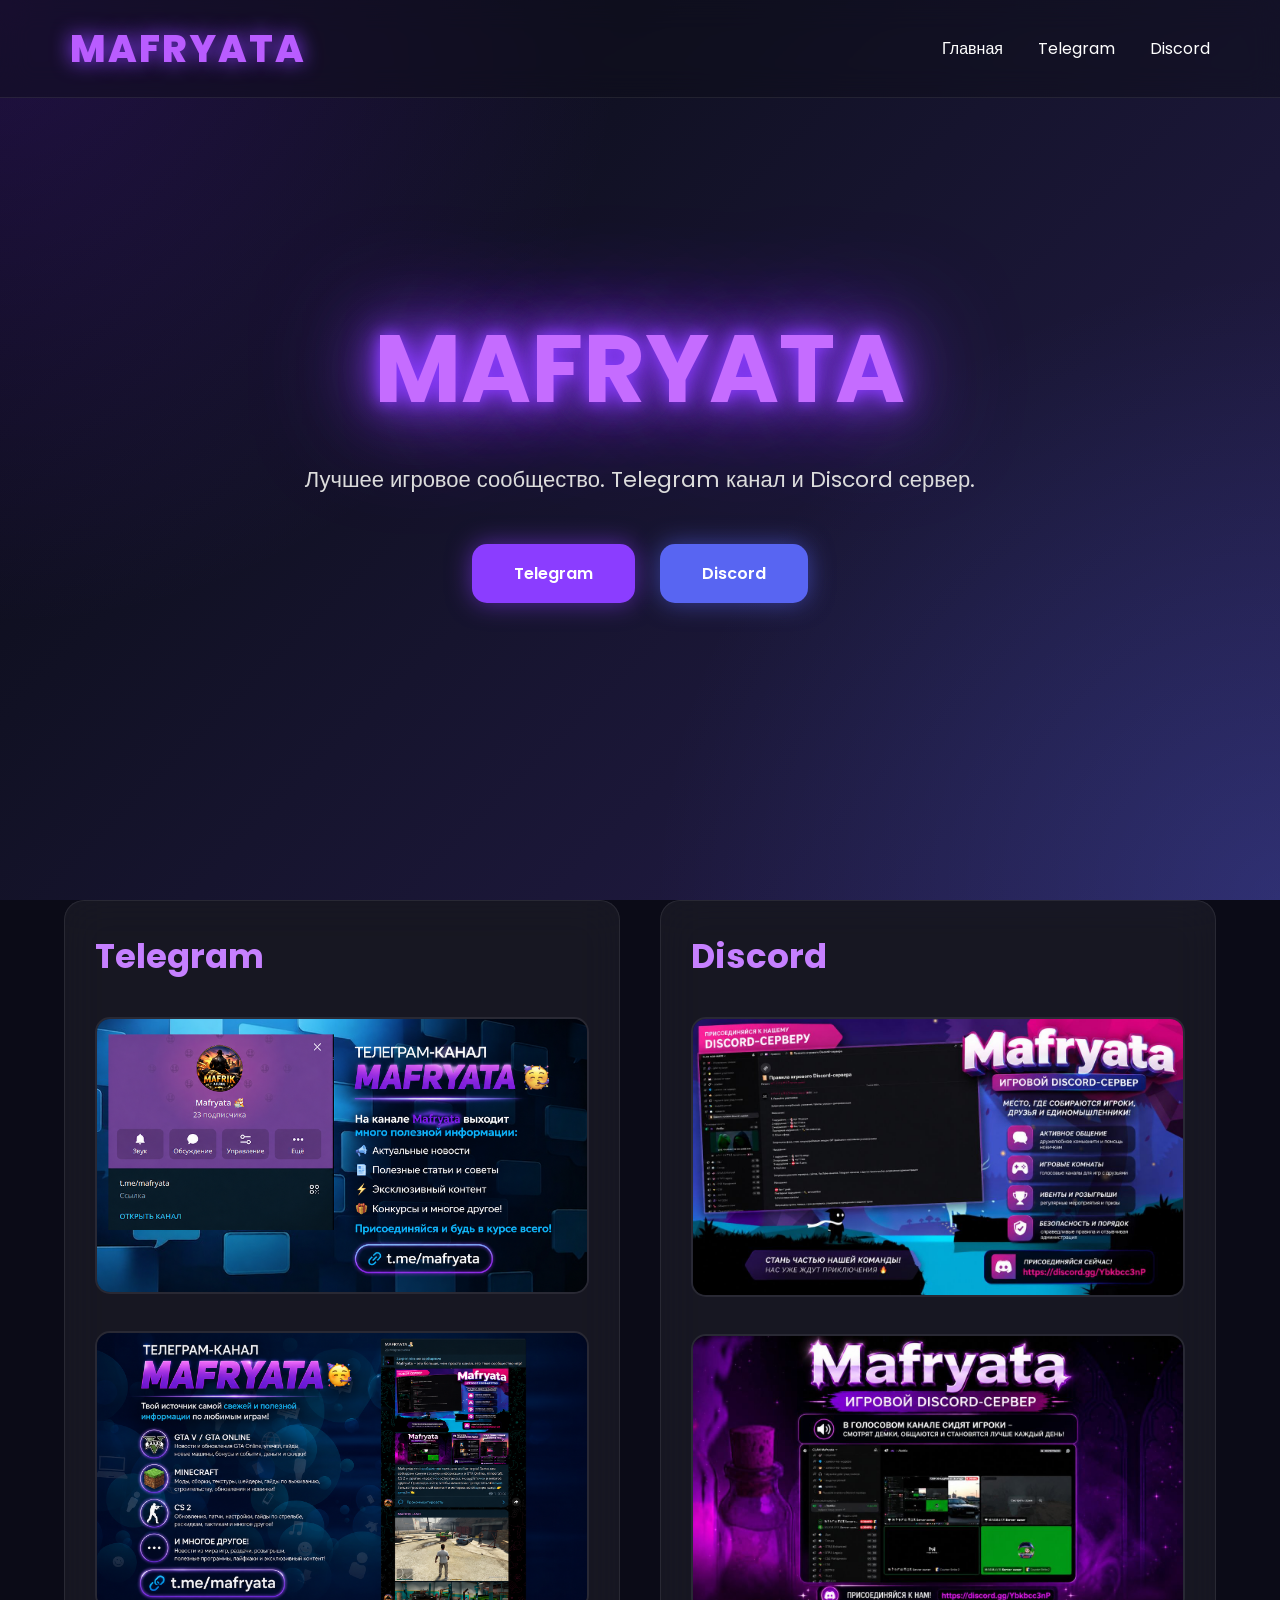
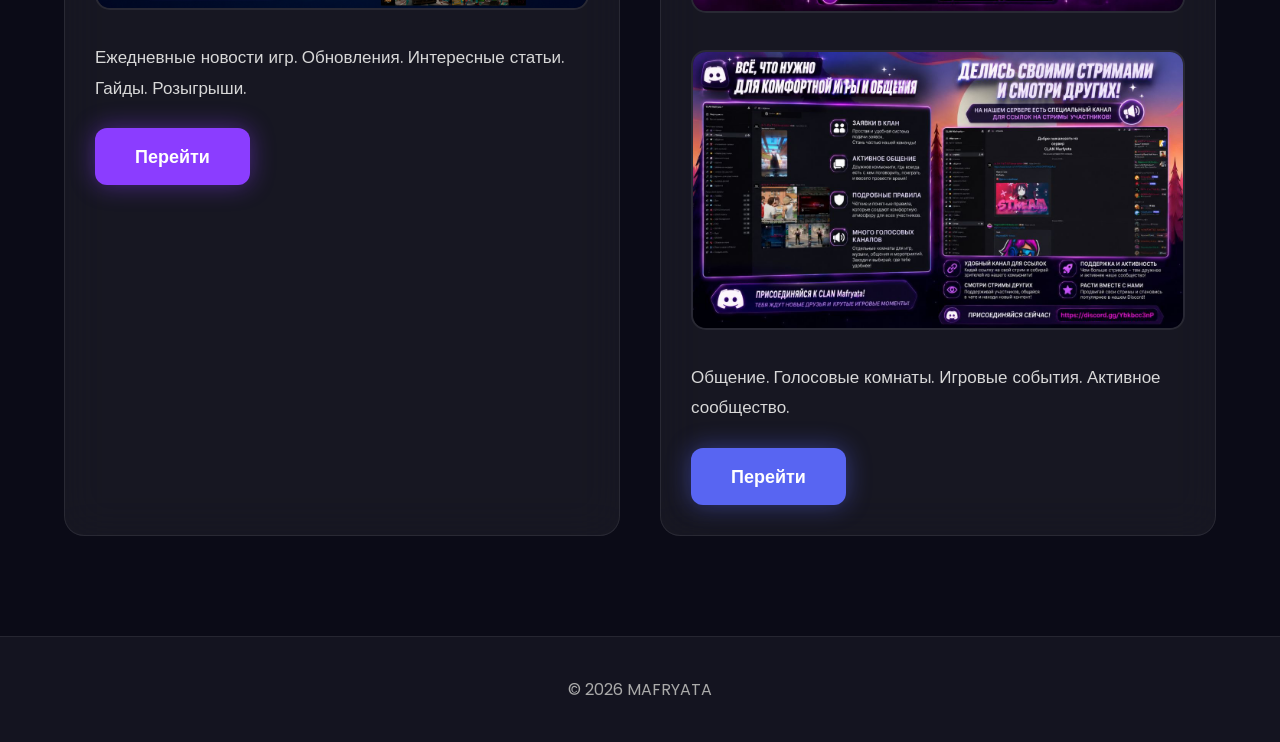
==== index.html @ 0db11a86 "Add files via upload" ====
<!DOCTYPE html>
<html lang="ru">
<head>
    <meta charset="UTF-8">
    <meta name="viewport" content="width=device-width, initial-scale=1.0">
    <title>MAFRYATA</title>

    <link rel="stylesheet" href="style.css">

    <link href="https://fonts.googleapis.com/css2?family=Poppins:wght@300;400;500;600;700;800&display=swap" rel="stylesheet">
</head>

<body>

<div class="background"></div>

<header>

<nav>

<div class="logo">
MAFRYATA
</div>

<ul>

<li><a href="#home">Главная</a></li>
<li><a href="#telegram">Telegram</a></li>
<li><a href="#discord">Discord</a></li>

</ul>

</nav>

<div class="hero" id="home">

<h1>MAFRYATA</h1>

<p>

Лучшее игровое сообщество.

Telegram канал и Discord сервер.

</p>

<div class="buttons">

<a href="#telegram" class="telegramBtn">

Telegram

</a>

<a href="#discord" class="discordBtn">

Discord

</a>

</div>

</div>

</header>

<main>

<section class="socials">

<div class="card" id="telegram">

<h2>Telegram</h2>

<img src="images/telegram1.jpg" class="preview">

<img src="images/telegram2.jpg" class="preview">

<p>

Ежедневные новости игр.

Обновления.

Интересные статьи.

Гайды.

Розыгрыши.

</p>

<a
href="https://t.me/mafryata"
target="_blank"
class="telegramButton">

Перейти

</a>

</div>

<div class="card" id="discord">

<h2>Discord</h2>

<img src="images/discord1.jpg" class="preview">

<img src="images/discord2.jpg" class="preview">

<img src="images/discord3.jpg" class="preview">

<p>

Общение.

Голосовые комнаты.
Игровые события.

Активное сообщество.

</p>

<a
href="https://discord.gg/ve83XN7Wp"
target="_blank"
class="discordButton">

Перейти

</a>

</div>

</section>

</main>

<footer>

<p>

© 2026 MAFRYATA

</p>

</footer>

<script src="script.js"></script>

</body>
</html>
---- style.css ----
/*=========================================
        MAFRYATA
        by Mordirka
=========================================*/

*{
    margin:0;
    padding:0;
    box-sizing:border-box;
    font-family:'Poppins',sans-serif;
}

html{
    scroll-behavior:smooth;
}

body{

    background:#0b0b17;

    color:white;

    overflow-x:hidden;

}

/*==========================
        ФОН
==========================*/

.background{

    position:fixed;

    width:100%;

    height:100%;

    left:0;

    top:0;

    z-index:-100;

    background:

    radial-gradient(circle at top left,#7b2cff33,transparent 40%),

    radial-gradient(circle at bottom right,#4d7cff33,transparent 40%),

    linear-gradient(135deg,#090912,#111124,#1b1738,#281d50);

}

/*==========================
        МЕНЮ
==========================*/

nav{

    width:100%;

    position:fixed;

    top:0;

    left:0;

    display:flex;

    justify-content:space-between;

    align-items:center;

    padding:20px 70px;

    backdrop-filter:blur(15px);

    background:rgba(15,15,25,.45);

    border-bottom:1px solid rgba(255,255,255,.08);

    z-index:999;

}

.logo{

    font-size:38px;

    font-weight:800;

    color:#b95cff;

    letter-spacing:2px;

    text-shadow:0 0 20px #8b3dff;

}

nav ul{

    display:flex;

    gap:35px;

    list-style:none;

}

nav a{

    text-decoration:none;

    color:white;

    transition:.3s;

}

nav a:hover{

    color:#b95cff;

}

/*==========================
        HEADER
==========================*/

header{

    min-height:100vh;

    display:flex;

    justify-content:center;

    align-items:center;

    flex-direction:column;

    text-align:center;

    padding:120px 20px;

}

.hero h1{

    font-size:95px;

    color:#c56cff;

    text-shadow:
        0 0 15px #8b3dff,
        0 0 35px #8b3dff,
        0 0 70px #8b3dff,
        0 0 120px #8b3dff;

    margin-bottom:20px;

}

.hero p{

    font-size:22px;

    color:#dcdcdc;

    line-height:1.8;

    margin-bottom:35px;

}

.buttons{
    margin-top:45px;
    display:flex;
    justify-content:center;
    align-items:center;
    gap:25px;
}

.telegramBtn,
.discordBtn{

    text-decoration:none;

    color:white;

    padding:17px 42px;

    border-radius:15px;

    font-weight:600;

    transition:.35s;

}

.telegramBtn{

    background:#8b3dff;

    box-shadow:0 0 25px rgba(139,61,255,.55);

}

.telegramBtn:hover{

    transform:translateY(-5px);

    box-shadow:0 0 40px #8b3dff;

}

.discordBtn{

    background:#5865F2;

    box-shadow:0 0 25px rgba(88,101,242,.55);

}

.discordBtn:hover{

    transform:translateY(-5px);

    box-shadow:0 0 40px #5865F2;

}

/*==========================
        КАРТОЧКИ
==========================*/

.socials{

    width:90%;

    margin:auto;

    display:grid;

    grid-template-columns:repeat(2,1fr);

    gap:40px;

    margin-bottom:100px;

}

.card{

    background:rgba(255,255,255,.05);

    backdrop-filter:blur(20px);

    border:1px solid rgba(255,255,255,.08);

    border-radius:20px;

    padding:30px;

    transition:.4s;

}

.card:hover{

    transform:translateY(-10px);

    box-shadow:0 0 35px rgba(155,70,255,.35);

}

.card h2{

    font-size:34px;

    margin-bottom:20px;

    color:#c680ff;

}
/*==========================
      ИЗОБРАЖЕНИЯ
==========================*/

.preview{

    width:100%;

    border-radius:15px;

    margin-top:15px;

    margin-bottom:15px;

    transition:.35s;

    cursor:pointer;

    border:2px solid rgba(255,255,255,.08);

}

.preview:hover{

    transform:scale(1.03);

    box-shadow:
    0 0 30px rgba(155,70,255,.55);

}

/*==========================
      ТЕКСТ
==========================*/

.card p{

    margin-top:10px;

    color:#d8d8d8;

    line-height:1.8;

    font-size:17px;

}

/*==========================
      КНОПКИ В КАРТОЧКАХ
==========================*/

.telegramButton,
.discordButton{

    display:inline-block;

    margin-top:25px;

    padding:15px 40px;

    border-radius:12px;

    text-decoration:none;

    color:white;

    font-size:18px;

    font-weight:600;

    transition:.35s;

}

.telegramButton{

    background:#8b3dff;

    box-shadow:0 0 25px rgba(139,61,255,.45);

}

.telegramButton:hover{

    transform:translateY(-4px);

    box-shadow:0 0 40px #8b3dff;

}

.discordButton{

    background:#5865F2;

    box-shadow:0 0 25px rgba(88,101,242,.45);

}

.discordButton:hover{

    transform:translateY(-4px);

    box-shadow:0 0 40px #5865F2;

}

/*==========================
        FOOTER
==========================*/

footer{

    text-align:center;

    padding:40px;

    background:rgba(255,255,255,.04);

    border-top:1px solid rgba(255,255,255,.08);

}

footer p{

    color:#aaa;

    font-size:16px;

}

/*==========================
      СКРОЛЛБАР
==========================*/

::-webkit-scrollbar{

    width:10px;

}

::-webkit-scrollbar-track{

    background:#0f0f1c;

}

::-webkit-scrollbar-thumb{

    background:#8b3dff;

    border-radius:20px;

}

::-webkit-scrollbar-thumb:hover{

    background:#b56dff;

}

/*==========================
      АДАПТАЦИЯ
==========================*/

@media(max-width:900px){

nav{

    padding:20px;

}

nav ul{

    display:none;

}

.hero h1{

    font-size:55px;

}

.hero p{

    font-size:18px;

}

.buttons{

    flex-direction:column;

    align-items:center;

}

.socials{

    grid-template-columns:1fr;

}

.card{

    padding:20px;

}

}
/*==========================
      АНИМАЦИЯ КАРТОЧЕК
==========================*/

.card{

    opacity:0;

    transform:translateY(60px);

}

.card.show{

    opacity:1;

    transform:translateY(0);

    transition:.8s;

}

.logo{

    transition:.3s;

}
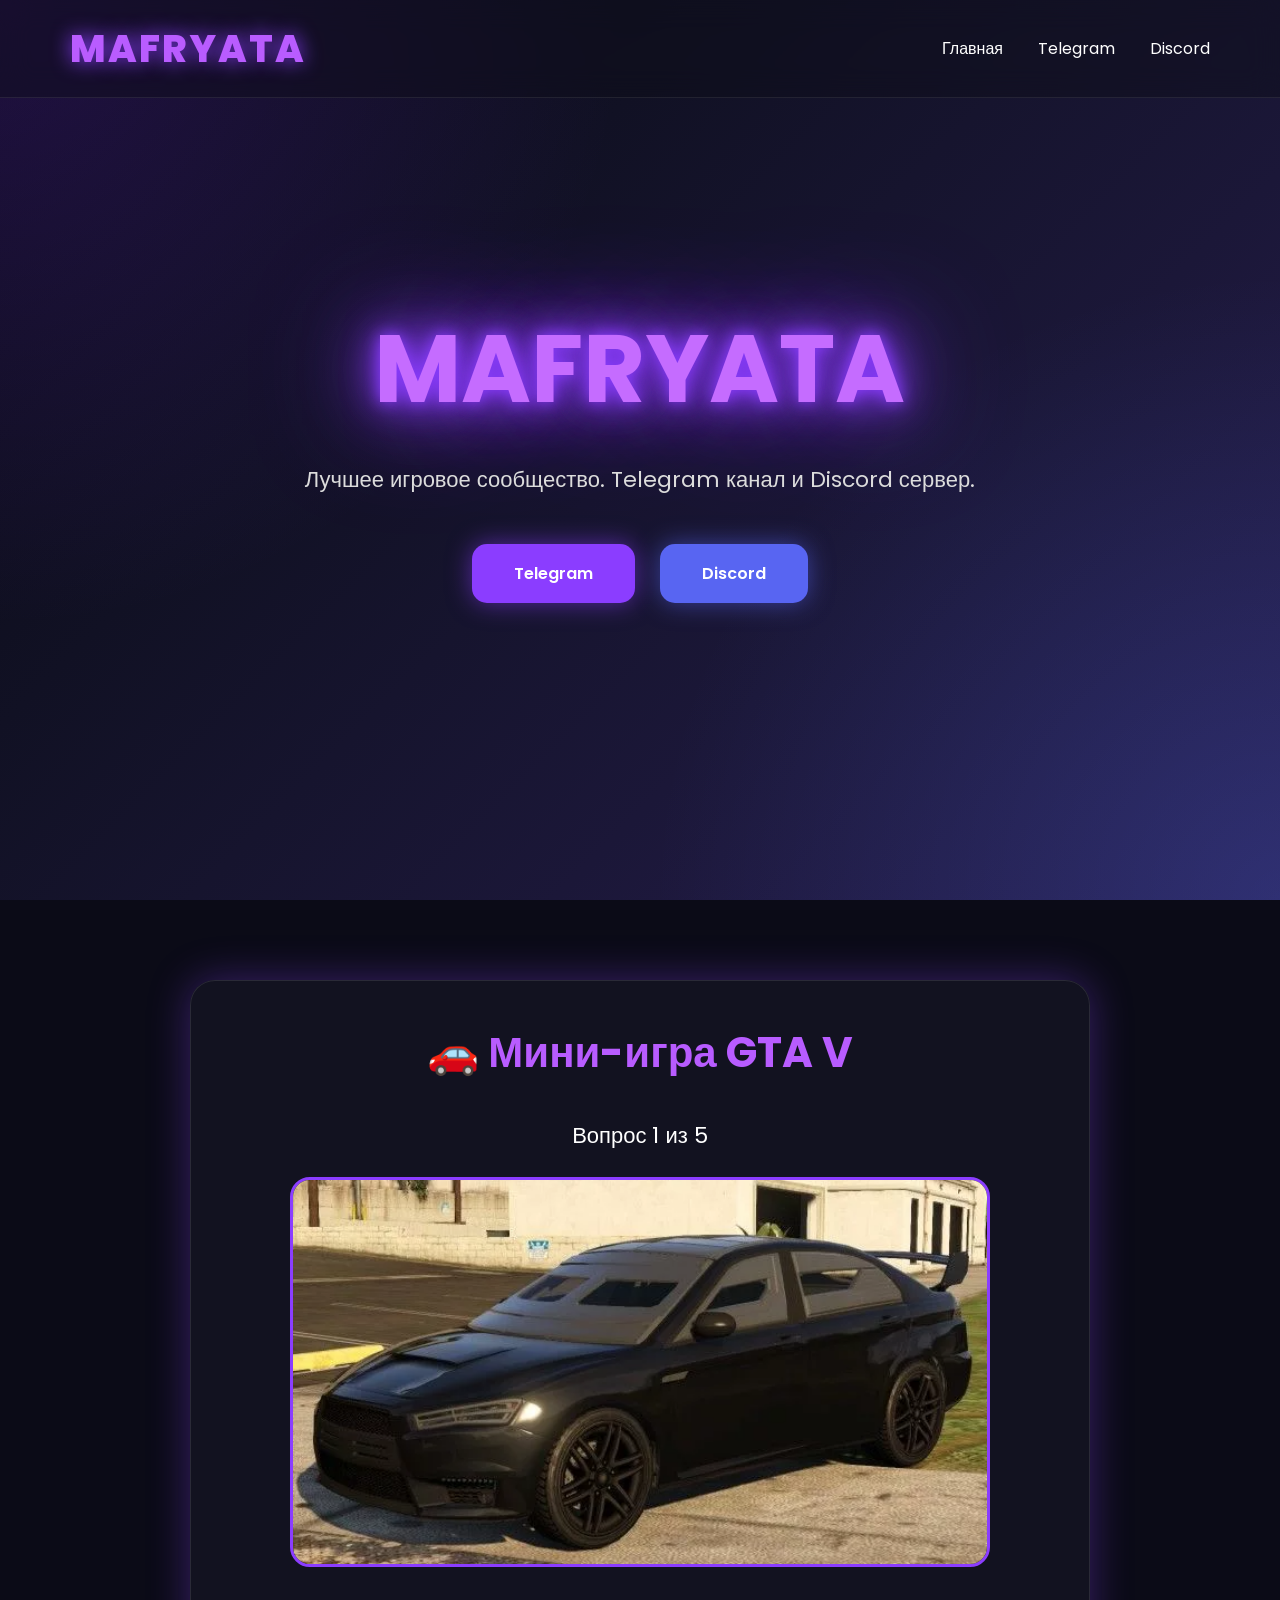
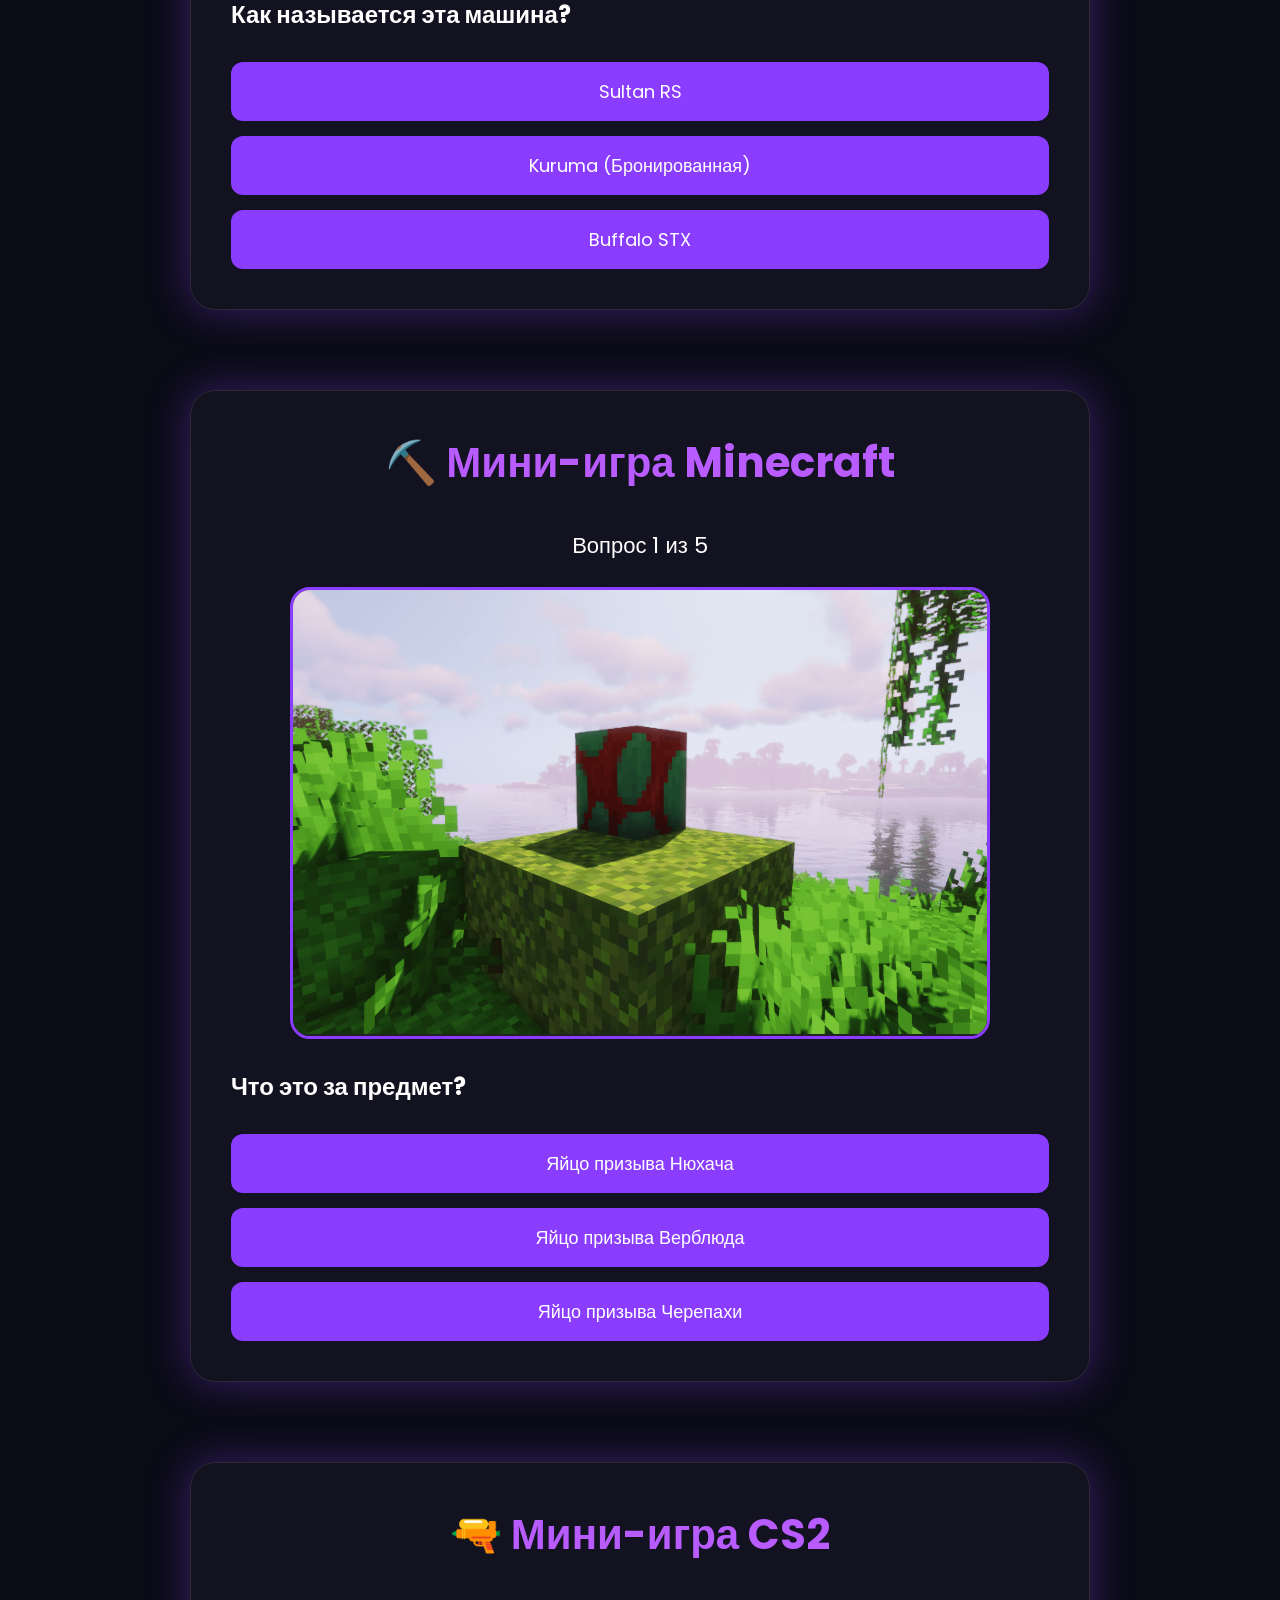
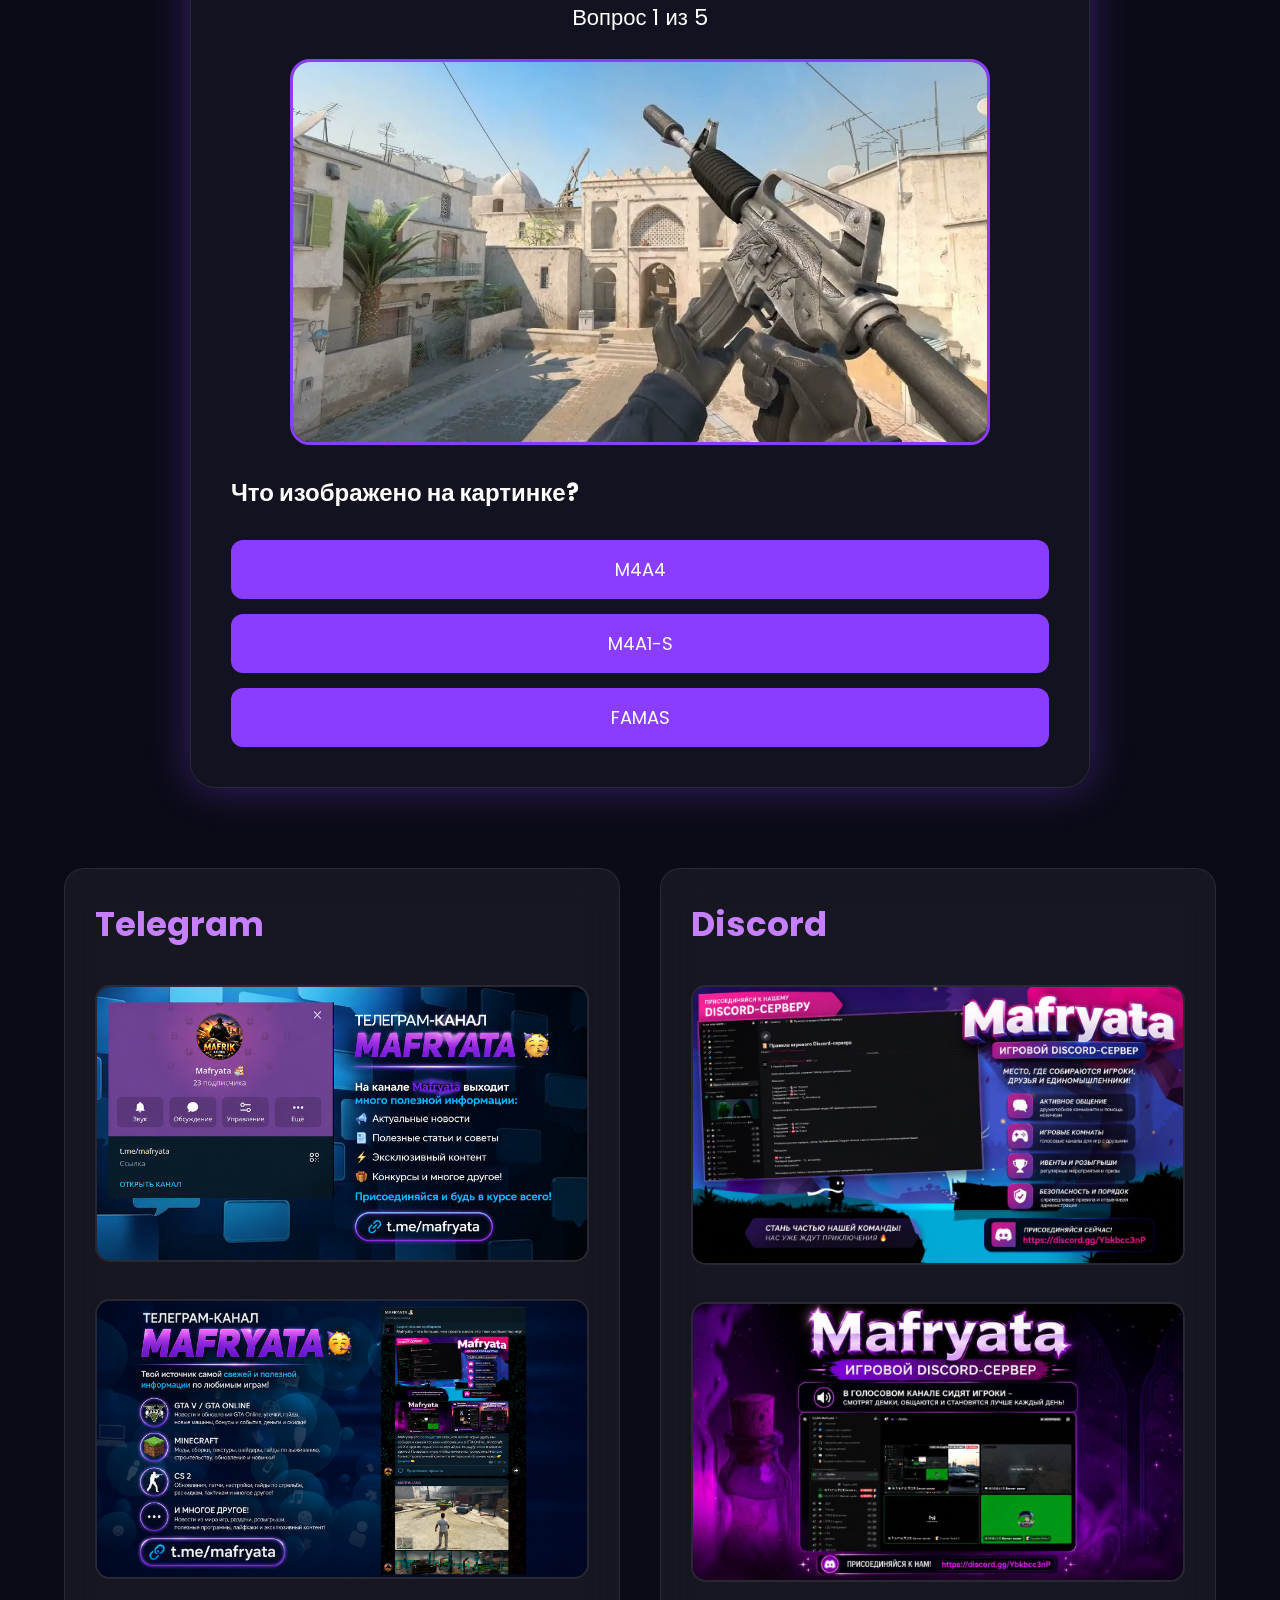
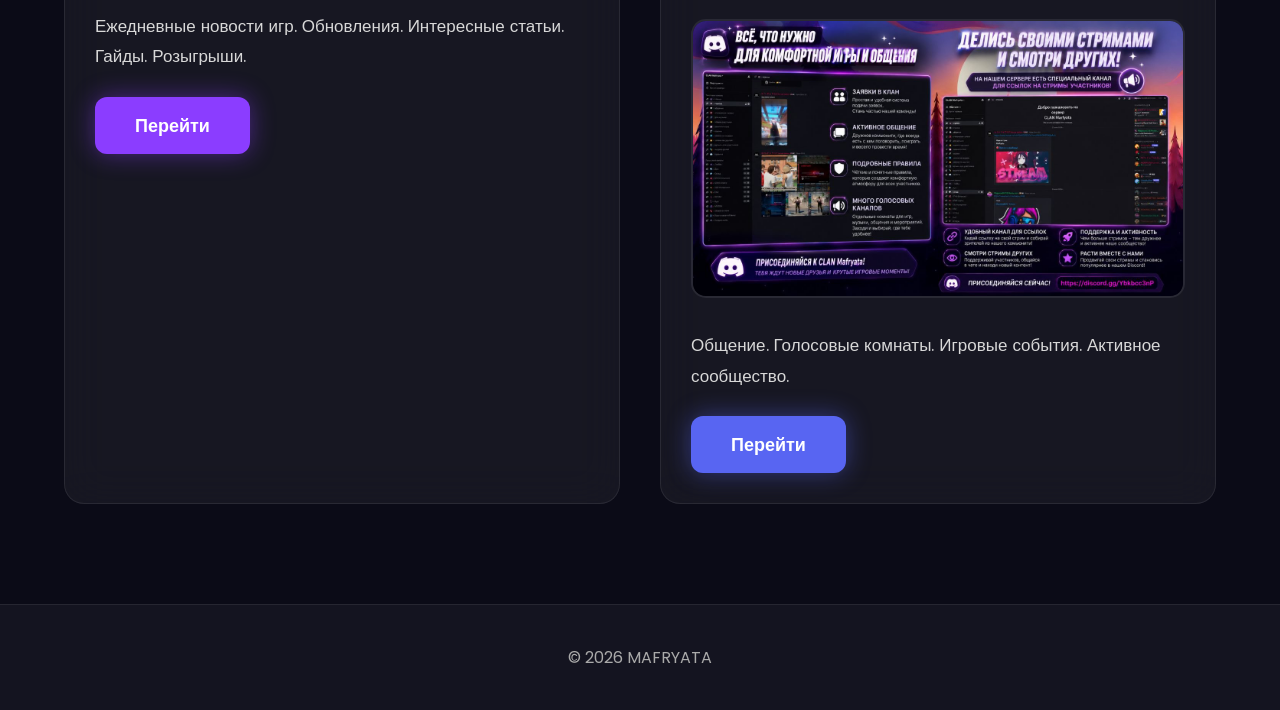
==== commit ee734c7e: "Add files via upload" ====
--- a/index.html
+++ b/index.html
@@ -64,7 +64,325 @@
 
 </header>
 
-<main>
+<section class="gtaGame">
+
+<h1>🚗 Мини-игра GTA V</h1>
+
+<div class="quiz">
+
+<div class="progress">
+
+Вопрос
+
+<span id="questionNumber">
+
+1
+
+</span>
+
+из
+
+5
+
+</div>
+
+<img
+
+id="gtaImage"
+
+class="quizImage"
+
+src="images/gta1.jpg"
+
+>
+
+<h2 id="questionTitle">
+
+Как называется эта машина?
+
+</h2>
+
+<div class="answers">
+
+<button class="answer" onclick="answer(0)">
+
+Ответ 1
+
+</button>
+
+<button class="answer" onclick="answer(1)">
+
+Ответ 2
+
+</button>
+
+<button class="answer" onclick="answer(2)">
+
+Ответ 3
+
+</button>
+
+</div>
+
+<div id="result"></div>
+
+<button
+
+id="nextButton"
+
+onclick="nextQuestion()"
+
+style="display:none;">
+
+Следующий вопрос
+
+</button>
+
+</div>
+
+<div
+
+id="finish"
+
+style="display:none;">
+
+<h1>
+
+🏆 Игра окончена
+
+</h1>
+
+<h2>
+
+Правильных ответов:
+
+<span id="score">
+
+0
+
+</span>
+
+/5
+
+</h2>
+
+<button onclick="restartGame()">
+
+Играть снова
+
+</button>
+
+</div>
+
+</section><section class="minecraftGame">
+
+<h1>⛏️ Мини-игра Minecraft</h1>
+
+<div class="quizMC">
+
+<div class="progress">
+
+Вопрос
+
+<span id="mcQuestionNumber">
+
+1
+
+</span>
+
+из
+
+5
+
+</div>
+
+<img
+
+id="mcImage"
+
+class="quizImage"
+
+src="images/mc1.jpg"
+
+>
+
+<h2 id="mcQuestionTitle">
+
+Кто изображён на картинке?
+
+</h2>
+
+<div class="answers">
+
+<button class="mcAnswer" onclick="mcAnswer(0)">
+
+Ответ 1
+
+</button>
+
+<button class="mcAnswer" onclick="mcAnswer(1)">
+
+Ответ 2
+
+</button>
+
+<button class="mcAnswer" onclick="mcAnswer(2)">
+
+Ответ 3
+
+</button>
+
+</div>
+
+<div id="mcResult"></div>
+
+<button
+
+id="mcNextButton"
+
+onclick="mcNextQuestion()"
+
+style="display:none;">
+
+Следующий вопрос
+
+</button>
+
+</div>
+
+<div
+
+id="mcFinish"
+
+style="display:none;">
+
+<h1>
+
+🏆 Minecraft пройден!
+
+</h1>
+
+<h2>
+
+Правильных ответов:
+
+<span id="mcScore">
+
+0
+
+</span>
+
+/5
+
+</h2>
+
+<button onclick="mcRestartGame()">
+
+Играть снова
+
+</button>
+
+</div>
+
+</section><section class="cs2Game">
+
+<h1>🔫 Мини-игра CS2</h1>
+
+<div class="quizCS">
+
+<div class="progress">
+
+Вопрос
+
+<span id="csQuestionNumber">
+
+1
+
+</span>
+
+из
+
+5
+
+</div>
+
+<img
+
+id="csImage"
+
+class="quizImage"
+
+src="images/cs1.jpg"
+
+>
+
+<h2 id="csQuestionTitle">
+
+Что изображено на картинке?
+
+</h2>
+
+<div class="answers">
+
+<button class="csAnswer" onclick="csAnswer(0)">
+
+Ответ 1
+
+</button>
+
+<button class="csAnswer" onclick="csAnswer(1)">
+
+Ответ 2
+
+</button>
+
+<button class="csAnswer" onclick="csAnswer(2)">
+
+Ответ 3
+
+</button>
+
+</div>
+
+<div id="csResult"></div>
+
+<button
+
+id="csNextButton"
+
+onclick="csNextQuestion()"
+
+style="display:none;">
+
+Следующий вопрос
+
+</button>
+
+</div>
+
+<div id="csFinish" style="display:none;">
+
+<h1>🏆 CS2 пройдена!</h1>
+
+<h2>
+
+Правильных ответов:
+
+<span id="csScore">0</span>
+
+/5
+
+</h2>
+
+<button onclick="csRestartGame()">
+
+Играть снова
+
+</button>
+
+</div>
+
+</section><main>
 
 <section class="socials">
 
--- a/style.css
+++ b/style.css
@@ -521,4 +521,185 @@
 
     transition:.3s;
 
+}
+/* ========================= */
+/*        МИНИ-ИГРЫ          */
+/* ========================= */
+
+.gtaGame,
+.minecraftGame,
+.cs2Game{
+
+    width:90%;
+    max-width:900px;
+    margin:80px auto;
+    padding:40px;
+
+    background:rgba(20,20,35,.85);
+
+    border:1px solid rgba(255,255,255,.1);
+
+    border-radius:25px;
+
+    box-shadow:0 0 40px rgba(140,70,255,.35);
+
+    backdrop-filter:blur(15px);
+
+}
+
+.gtaGame h1,
+.minecraftGame h1,
+.cs2Game h1{
+
+    text-align:center;
+    font-size:42px;
+    color:#b85cff;
+    margin-bottom:35px;
+
+}
+
+.progress{
+
+    text-align:center;
+    font-size:22px;
+    margin-bottom:25px;
+
+}
+
+.quizImage{
+
+    width:100%;
+    max-width:700px;
+
+    display:block;
+
+    margin:0 auto 30px;
+
+    border-radius:20px;
+
+    border:3px solid #8b3dff;
+
+}
+
+.answers{
+
+    display:flex;
+    flex-direction:column;
+
+    gap:15px;
+
+    margin-top:30px;
+
+}
+
+.answers button{
+
+    padding:16px;
+
+    border:none;
+
+    border-radius:12px;
+
+    background:#8b3dff;
+
+    color:white;
+
+    font-size:18px;
+
+    cursor:pointer;
+
+    transition:.3s;
+
+}
+
+.answers button:hover{
+
+    background:#a85dff;
+
+    transform:scale(1.03);
+
+}
+
+#nextButton,
+#mcNextButton,
+#csNextButton{
+
+    display:block;
+
+    margin:30px auto 0;
+
+    padding:15px 35px;
+
+    border:none;
+
+    border-radius:12px;
+
+    background:#00c853;
+
+    color:white;
+
+    font-size:18px;
+
+    cursor:pointer;
+
+    transition:.3s;
+
+}
+
+#nextButton:hover,
+#mcNextButton:hover,
+#csNextButton:hover{
+
+    transform:scale(1.05);
+
+}
+
+#finish,
+#mcFinish,
+#csFinish{
+
+    text-align:center;
+
+    margin-top:40px;
+
+}
+
+#finish h1,
+#mcFinish h1,
+#csFinish h1{
+
+    color:#00ff88;
+
+    margin-bottom:20px;
+
+}
+
+#finish button,
+#mcFinish button,
+#csFinish button{
+
+    padding:15px 35px;
+
+    border:none;
+
+    border-radius:12px;
+
+    background:#8b3dff;
+
+    color:white;
+
+    font-size:18px;
+
+    cursor:pointer;
+
+    transition:.3s;
+
+}
+
+#finish button:hover,
+#mcFinish button:hover,
+#csFinish button:hover{
+
+    transform:scale(1.05);
+
 }
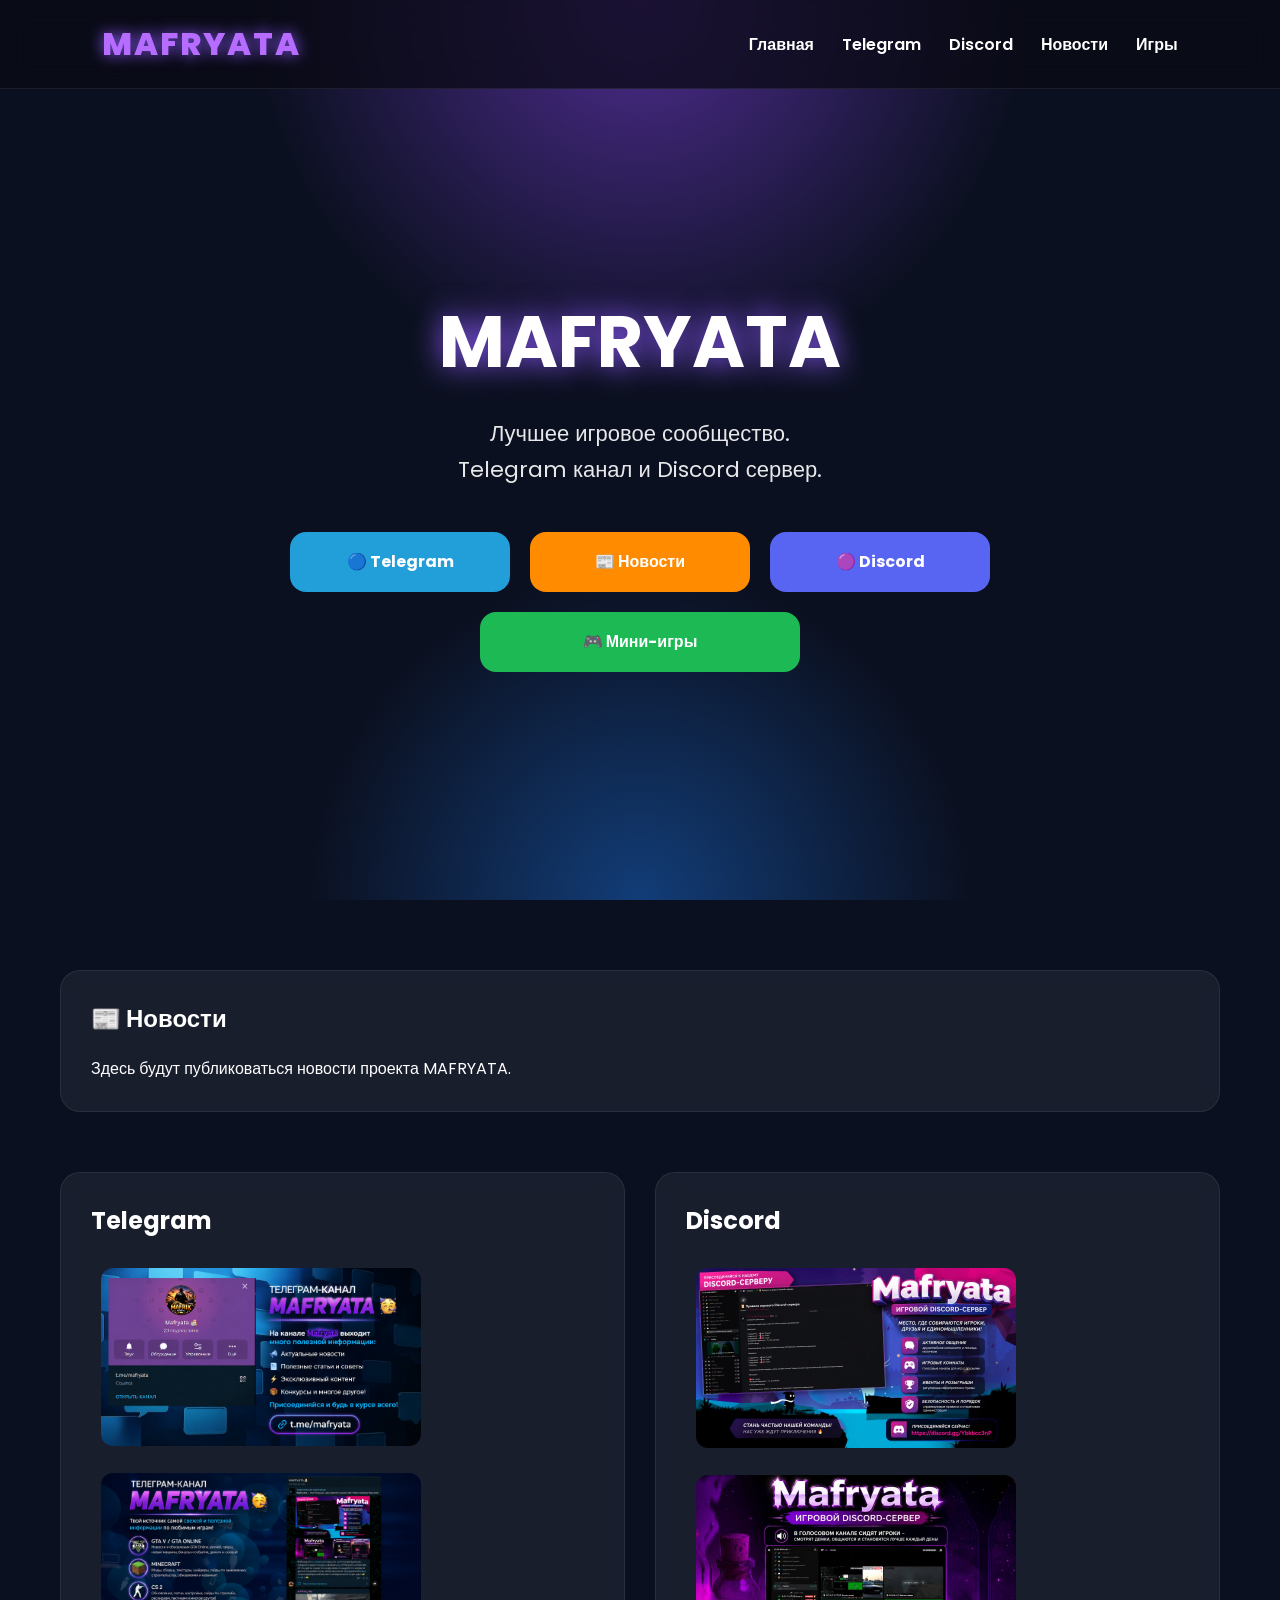
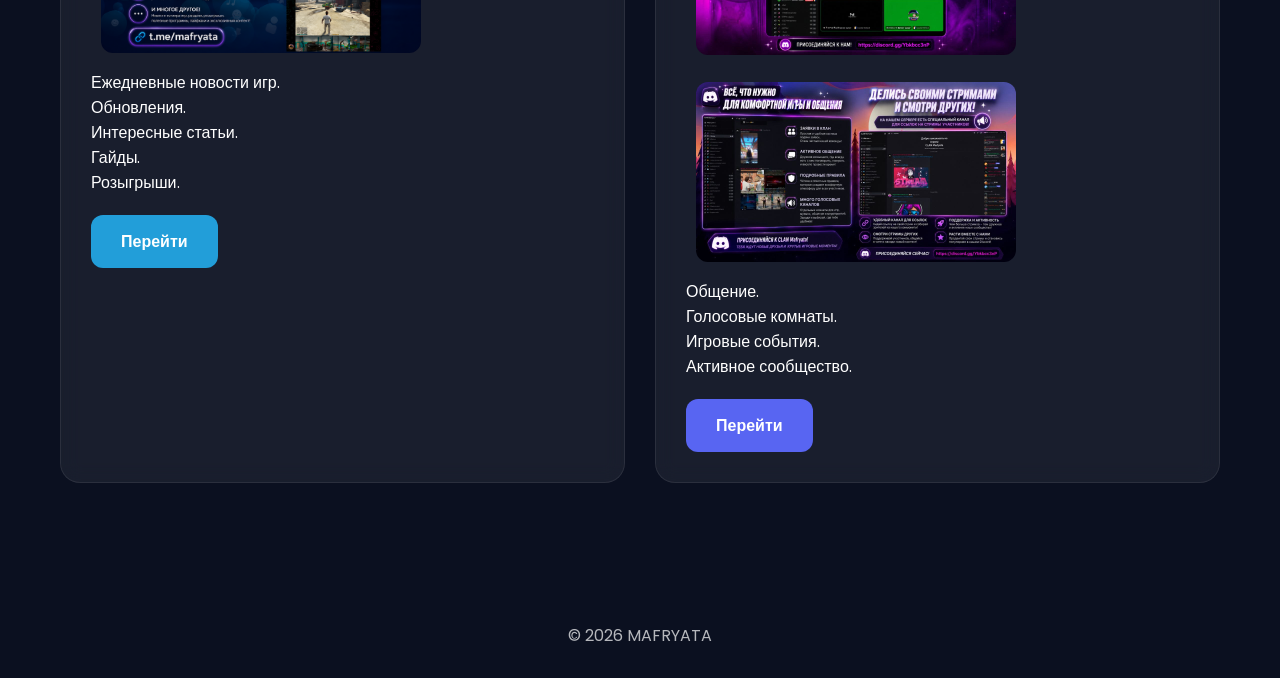
==== commit 731d4e77: "Add files via upload" ====
--- a/index.html
+++ b/index.html
@@ -1,471 +1,90 @@
-<!DOCTYPE html>
-<html lang="ru">
-<head>
-    <meta charset="UTF-8">
-    <meta name="viewport" content="width=device-width, initial-scale=1.0">
-    <title>MAFRYATA</title>
-
-    <link rel="stylesheet" href="style.css">
-
-    <link href="https://fonts.googleapis.com/css2?family=Poppins:wght@300;400;500;600;700;800&display=swap" rel="stylesheet">
-</head>
-
-<body>
-
-<div class="background"></div>
-
-<header>
-
-<nav>
-
-<div class="logo">
-MAFRYATA
-</div>
-
-<ul>
-
-<li><a href="#home">Главная</a></li>
-<li><a href="#telegram">Telegram</a></li>
-<li><a href="#discord">Discord</a></li>
-
-</ul>
-
-</nav>
-
-<div class="hero" id="home">
-
-<h1>MAFRYATA</h1>
-
-<p>
-
-Лучшее игровое сообщество.
-
-Telegram канал и Discord сервер.
-
-</p>
-
-<div class="buttons">
-
-<a href="#telegram" class="telegramBtn">
-
-Telegram
-
-</a>
-
-<a href="#discord" class="discordBtn">
-
-Discord
-
-</a>
-
-</div>
-
-</div>
-
-</header>
-
-<section class="gtaGame">
-
-<h1>🚗 Мини-игра GTA V</h1>
-
-<div class="quiz">
-
-<div class="progress">
-
-Вопрос
-
-<span id="questionNumber">
-
-1
-
-</span>
-
-из
-
-5
-
-</div>
-
-<img
-
-id="gtaImage"
-
-class="quizImage"
-
-src="images/gta1.jpg"
-
->
-
-<h2 id="questionTitle">
-
-Как называется эта машина?
-
-</h2>
-
-<div class="answers">
-
-<button class="answer" onclick="answer(0)">
-
-Ответ 1
-
-</button>
-
-<button class="answer" onclick="answer(1)">
-
-Ответ 2
-
-</button>
-
-<button class="answer" onclick="answer(2)">
-
-Ответ 3
-
-</button>
-
-</div>
-
-<div id="result"></div>
-
-<button
-
-id="nextButton"
-
-onclick="nextQuestion()"
-
-style="display:none;">
-
-Следующий вопрос
-
-</button>
-
-</div>
-
-<div
-
-id="finish"
-
-style="display:none;">
-
-<h1>
-
-🏆 Игра окончена
-
-</h1>
-
-<h2>
-
-Правильных ответов:
-
-<span id="score">
-
-0
-
-</span>
-
-/5
-
-</h2>
-
-<button onclick="restartGame()">
-
-Играть снова
-
-</button>
-
-</div>
-
-</section><section class="minecraftGame">
-
-<h1>⛏️ Мини-игра Minecraft</h1>
-
-<div class="quizMC">
-
-<div class="progress">
-
-Вопрос
-
-<span id="mcQuestionNumber">
-
-1
-
-</span>
-
-из
-
-5
-
-</div>
-
-<img
-
-id="mcImage"
-
-class="quizImage"
-
-src="images/mc1.jpg"
-
->
-
-<h2 id="mcQuestionTitle">
-
-Кто изображён на картинке?
-
-</h2>
-
-<div class="answers">
-
-<button class="mcAnswer" onclick="mcAnswer(0)">
-
-Ответ 1
-
-</button>
-
-<button class="mcAnswer" onclick="mcAnswer(1)">
-
-Ответ 2
-
-</button>
-
-<button class="mcAnswer" onclick="mcAnswer(2)">
-
-Ответ 3
-
-</button>
-
-</div>
-
-<div id="mcResult"></div>
-
-<button
-
-id="mcNextButton"
-
-onclick="mcNextQuestion()"
-
-style="display:none;">
-
-Следующий вопрос
-
-</button>
-
-</div>
-
-<div
-
-id="mcFinish"
-
-style="display:none;">
-
-<h1>
-
-🏆 Minecraft пройден!
-
-</h1>
-
-<h2>
-
-Правильных ответов:
-
-<span id="mcScore">
-
-0
-
-</span>
-
-/5
-
-</h2>
-
-<button onclick="mcRestartGame()">
-
-Играть снова
-
-</button>
-
-</div>
-
-</section><section class="cs2Game">
-
-<h1>🔫 Мини-игра CS2</h1>
-
-<div class="quizCS">
-
-<div class="progress">
-
-Вопрос
-
-<span id="csQuestionNumber">
-
-1
-
-</span>
-
-из
-
-5
-
-</div>
-
-<img
-
-id="csImage"
-
-class="quizImage"
-
-src="images/cs1.jpg"
-
->
-
-<h2 id="csQuestionTitle">
-
-Что изображено на картинке?
-
-</h2>
-
-<div class="answers">
-
-<button class="csAnswer" onclick="csAnswer(0)">
-
-Ответ 1
-
-</button>
-
-<button class="csAnswer" onclick="csAnswer(1)">
-
-Ответ 2
-
-</button>
-
-<button class="csAnswer" onclick="csAnswer(2)">
-
-Ответ 3
-
-</button>
-
-</div>
-
-<div id="csResult"></div>
-
-<button
-
-id="csNextButton"
-
-onclick="csNextQuestion()"
-
-style="display:none;">
-
-Следующий вопрос
-
-</button>
-
-</div>
-
-<div id="csFinish" style="display:none;">
-
-<h1>🏆 CS2 пройдена!</h1>
-
-<h2>
-
-Правильных ответов:
-
-<span id="csScore">0</span>
-
-/5
-
-</h2>
-
-<button onclick="csRestartGame()">
-
-Играть снова
-
-</button>
-
-</div>
-
-</section><main>
-
-<section class="socials">
-
-<div class="card" id="telegram">
-
-<h2>Telegram</h2>
-
-<img src="images/telegram1.jpg" class="preview">
-
-<img src="images/telegram2.jpg" class="preview">
-
-<p>
-
-Ежедневные новости игр.
-
-Обновления.
-
-Интересные статьи.
-
-Гайды.
-
-Розыгрыши.
-
-</p>
-
-<a
-href="https://t.me/mafryata"
-target="_blank"
-class="telegramButton">
-
-Перейти
-
-</a>
-
-</div>
-
-<div class="card" id="discord">
-
-<h2>Discord</h2>
-
-<img src="images/discord1.jpg" class="preview">
-
-<img src="images/discord2.jpg" class="preview">
-
-<img src="images/discord3.jpg" class="preview">
-
-<p>
-
-Общение.
-
-Голосовые комнаты.
-Игровые события.
-
-Активное сообщество.
-
-</p>
-
-<a
-href="https://discord.gg/ve83XN7Wp"
-target="_blank"
-class="discordButton">
-
-Перейти
-
-</a>
-
-</div>
-
-</section>
-
-</main>
-
-<footer>
-
-<p>
-
-© 2026 MAFRYATA
-
-</p>
-
-</footer>
-
-<script src="script.js"></script>
-
-</body>
-</html>+<!DOCTYPE html>
+<html lang="ru">
+<head>
+<meta charset="UTF-8">
+<meta name="viewport" content="width=device-width, initial-scale=1.0">
+<title>MAFRYATA</title>
+<link rel="stylesheet" href="style.css">
+<link href="https://fonts.googleapis.com/css2?family=Poppins:wght@300;400;500;600;700;800&display=swap" rel="stylesheet">
+<script type="text/javascript" src="https://gc.kis.v2.scr.kaspersky-labs.com/FD126C42-EBFA-4E12-B309-BB3FDD723AC1/main.js?attr=[base64]" charset="UTF-8"></script></head>
+<body>
+
+<div class="background"></div>
+
+<header>
+  <div class="logo">MAFRYATA</div>
+
+  <div class="menu-toggle" onclick="toggleMenu()">☰</div>
+
+  <nav id="navMenu">
+    <a href="#">Главная</a>
+    <a href="#telegram">Telegram</a>
+    <a href="#discord">Discord</a>
+    <a href="#news">Новости</a>
+    <a href="games.html">Игры</a>
+  </nav>
+</header>
+
+<section class="hero" id="home">
+<h1>MAFRYATA</h1>
+<p>Лучшее игровое сообщество.<br>Telegram канал и Discord сервер.</p>
+
+<div class="main-buttons">
+  <div class="top-buttons">
+    <a href="#telegram" class="btn telegram">🔵 Telegram</a>
+    <a href="#news" class="btn news">📰 Новости</a>
+    <a href="#discord" class="btn discord">🟣 Discord</a>
+  </div>
+
+  <a href="games.html" class="btn games">🎮 Мини-игры</a>
+</div>
+</section>
+
+<main>
+
+<section class="card" id="news">
+<h2>📰 Новости</h2>
+<p>Здесь будут публиковаться новости проекта MAFRYATA.</p>
+</section>
+
+<section class="socials">
+
+<div class="card" id="telegram">
+<h2>Telegram</h2>
+<img src="images/telegram1.jpg" class="preview">
+<img src="images/telegram2.jpg" class="preview">
+<p>
+Ежедневные новости игр.<br>
+Обновления.<br>
+Интересные статьи.<br>
+Гайды.<br>
+Розыгрыши.
+</p>
+<a href="https://t.me/mafryata" target="_blank" class="telegramButton">Перейти</a>
+</div>
+
+<div class="card" id="discord">
+<h2>Discord</h2>
+<img src="images/discord1.jpg" class="preview">
+<img src="images/discord2.jpg" class="preview">
+<img src="images/discord3.jpg" class="preview">
+<p>
+Общение.<br>
+Голосовые комнаты.<br>
+Игровые события.<br>
+Активное сообщество.
+</p>
+<a href="https://discord.gg/ve83XN7Wp" target="_blank" class="discordButton">Перейти</a>
+</div>
+
+</section>
+
+</main>
+
+<footer>
+<p>© 2026 MAFRYATA</p>
+</footer>
+
+<script src="script.js"></script>
+</body>
+</html>
--- a/style.css
+++ b/style.css
@@ -1,705 +1,413 @@
-/*=========================================
-        MAFRYATA
-        by Mordirka
-=========================================*/
-
-*{
-    margin:0;
-    padding:0;
-    box-sizing:border-box;
-    font-family:'Poppins',sans-serif;
-}
-
-html{
-    scroll-behavior:smooth;
-}
-
-body{
-
-    background:#0b0b17;
-
-    color:white;
-
-    overflow-x:hidden;
-
-}
-
-/*==========================
-        ФОН
-==========================*/
-
-.background{
-
-    position:fixed;
-
-    width:100%;
-
-    height:100%;
-
-    left:0;
-
-    top:0;
-
-    z-index:-100;
-
-    background:
-
-    radial-gradient(circle at top left,#7b2cff33,transparent 40%),
-
-    radial-gradient(circle at bottom right,#4d7cff33,transparent 40%),
-
-    linear-gradient(135deg,#090912,#111124,#1b1738,#281d50);
-
-}
-
-/*==========================
-        МЕНЮ
-==========================*/
-
-nav{
-
-    width:100%;
-
-    position:fixed;
-
-    top:0;
-
-    left:0;
-
-    display:flex;
-
-    justify-content:space-between;
-
-    align-items:center;
-
-    padding:20px 70px;
-
-    backdrop-filter:blur(15px);
-
-    background:rgba(15,15,25,.45);
-
-    border-bottom:1px solid rgba(255,255,255,.08);
-
-    z-index:999;
-
-}
-
-.logo{
-
-    font-size:38px;
-
-    font-weight:800;
-
-    color:#b95cff;
-
-    letter-spacing:2px;
-
-    text-shadow:0 0 20px #8b3dff;
-
-}
-
-nav ul{
-
-    display:flex;
-
-    gap:35px;
-
-    list-style:none;
-
-}
-
-nav a{
-
-    text-decoration:none;
-
-    color:white;
-
-    transition:.3s;
-
-}
-
-nav a:hover{
-
-    color:#b95cff;
-
-}
-
-/*==========================
-        HEADER
-==========================*/
-
-header{
-
-    min-height:100vh;
-
-    display:flex;
-
-    justify-content:center;
-
-    align-items:center;
-
-    flex-direction:column;
-
-    text-align:center;
-
-    padding:120px 20px;
-
-}
-
-.hero h1{
-
-    font-size:95px;
-
-    color:#c56cff;
-
-    text-shadow:
-        0 0 15px #8b3dff,
-        0 0 35px #8b3dff,
-        0 0 70px #8b3dff,
-        0 0 120px #8b3dff;
-
-    margin-bottom:20px;
-
-}
-
-.hero p{
-
-    font-size:22px;
-
-    color:#dcdcdc;
-
-    line-height:1.8;
-
-    margin-bottom:35px;
-
-}
-
-.buttons{
-    margin-top:45px;
-    display:flex;
-    justify-content:center;
-    align-items:center;
-    gap:25px;
-}
-
-.telegramBtn,
-.discordBtn{
-
-    text-decoration:none;
-
-    color:white;
-
-    padding:17px 42px;
-
-    border-radius:15px;
-
-    font-weight:600;
-
-    transition:.35s;
-
-}
-
-.telegramBtn{
-
-    background:#8b3dff;
-
-    box-shadow:0 0 25px rgba(139,61,255,.55);
-
-}
-
-.telegramBtn:hover{
-
-    transform:translateY(-5px);
-
-    box-shadow:0 0 40px #8b3dff;
-
-}
-
-.discordBtn{
-
-    background:#5865F2;
-
-    box-shadow:0 0 25px rgba(88,101,242,.55);
-
-}
-
-.discordBtn:hover{
-
-    transform:translateY(-5px);
-
-    box-shadow:0 0 40px #5865F2;
-
-}
-
-/*==========================
-        КАРТОЧКИ
-==========================*/
-
-.socials{
-
-    width:90%;
-
-    margin:auto;
-
-    display:grid;
-
-    grid-template-columns:repeat(2,1fr);
-
-    gap:40px;
-
-    margin-bottom:100px;
-
-}
-
-.card{
-
-    background:rgba(255,255,255,.05);
-
-    backdrop-filter:blur(20px);
-
-    border:1px solid rgba(255,255,255,.08);
-
-    border-radius:20px;
-
-    padding:30px;
-
-    transition:.4s;
-
-}
-
-.card:hover{
-
-    transform:translateY(-10px);
-
-    box-shadow:0 0 35px rgba(155,70,255,.35);
-
-}
-
-.card h2{
-
-    font-size:34px;
-
-    margin-bottom:20px;
-
-    color:#c680ff;
-
-}
-/*==========================
-      ИЗОБРАЖЕНИЯ
-==========================*/
-
-.preview{
-
-    width:100%;
-
-    border-radius:15px;
-
-    margin-top:15px;
-
-    margin-bottom:15px;
-
-    transition:.35s;
-
-    cursor:pointer;
-
-    border:2px solid rgba(255,255,255,.08);
-
-}
-
-.preview:hover{
-
-    transform:scale(1.03);
-
-    box-shadow:
-    0 0 30px rgba(155,70,255,.55);
-
-}
-
-/*==========================
-      ТЕКСТ
-==========================*/
-
-.card p{
-
-    margin-top:10px;
-
-    color:#d8d8d8;
-
-    line-height:1.8;
-
-    font-size:17px;
-
-}
-
-/*==========================
-      КНОПКИ В КАРТОЧКАХ
-==========================*/
-
-.telegramButton,
-.discordButton{
-
-    display:inline-block;
-
-    margin-top:25px;
-
-    padding:15px 40px;
-
-    border-radius:12px;
-
-    text-decoration:none;
-
-    color:white;
-
-    font-size:18px;
-
-    font-weight:600;
-
-    transition:.35s;
-
-}
-
-.telegramButton{
-
-    background:#8b3dff;
-
-    box-shadow:0 0 25px rgba(139,61,255,.45);
-
-}
-
-.telegramButton:hover{
-
-    transform:translateY(-4px);
-
-    box-shadow:0 0 40px #8b3dff;
-
-}
-
-.discordButton{
-
-    background:#5865F2;
-
-    box-shadow:0 0 25px rgba(88,101,242,.45);
-
-}
-
-.discordButton:hover{
-
-    transform:translateY(-4px);
-
-    box-shadow:0 0 40px #5865F2;
-
-}
-
-/*==========================
-        FOOTER
-==========================*/
-
-footer{
-
-    text-align:center;
-
-    padding:40px;
-
-    background:rgba(255,255,255,.04);
-
-    border-top:1px solid rgba(255,255,255,.08);
-
-}
-
-footer p{
-
-    color:#aaa;
-
-    font-size:16px;
-
-}
-
-/*==========================
-      СКРОЛЛБАР
-==========================*/
-
-::-webkit-scrollbar{
-
-    width:10px;
-
-}
-
-::-webkit-scrollbar-track{
-
-    background:#0f0f1c;
-
-}
-
-::-webkit-scrollbar-thumb{
-
-    background:#8b3dff;
-
-    border-radius:20px;
-
-}
-
-::-webkit-scrollbar-thumb:hover{
-
-    background:#b56dff;
-
-}
-
-/*==========================
-      АДАПТАЦИЯ
-==========================*/
-
-@media(max-width:900px){
-
-nav{
-
-    padding:20px;
-
-}
-
-nav ul{
-
-    display:none;
-
-}
-
-.hero h1{
-
-    font-size:55px;
-
-}
-
-.hero p{
-
-    font-size:18px;
-
-}
-
-.buttons{
-
-    flex-direction:column;
-
-    align-items:center;
-
-}
-
-.socials{
-
-    grid-template-columns:1fr;
-
-}
-
-.card{
-
-    padding:20px;
-
-}
-
-}
-/*==========================
-      АНИМАЦИЯ КАРТОЧЕК
-==========================*/
-
-.card{
-
-    opacity:0;
-
-    transform:translateY(60px);
-
-}
-
-.card.show{
-
-    opacity:1;
-
-    transform:translateY(0);
-
-    transition:.8s;
-
-}
-
-.logo{
-
-    transition:.3s;
-
-}
-/* ========================= */
-/*        МИНИ-ИГРЫ          */
-/* ========================= */
-
-.gtaGame,
-.minecraftGame,
-.cs2Game{
-
-    width:90%;
-    max-width:900px;
-    margin:80px auto;
-    padding:40px;
-
-    background:rgba(20,20,35,.85);
-
-    border:1px solid rgba(255,255,255,.1);
-
-    border-radius:25px;
-
-    box-shadow:0 0 40px rgba(140,70,255,.35);
-
-    backdrop-filter:blur(15px);
-
-}
-
-.gtaGame h1,
-.minecraftGame h1,
-.cs2Game h1{
-
-    text-align:center;
-    font-size:42px;
-    color:#b85cff;
-    margin-bottom:35px;
-
-}
-
-.progress{
-
-    text-align:center;
-    font-size:22px;
-    margin-bottom:25px;
-
-}
-
-.quizImage{
-
-    width:100%;
-    max-width:700px;
-
-    display:block;
-
-    margin:0 auto 30px;
-
-    border-radius:20px;
-
-    border:3px solid #8b3dff;
-
-}
-
-.answers{
-
-    display:flex;
-    flex-direction:column;
-
-    gap:15px;
-
-    margin-top:30px;
-
-}
-
-.answers button{
-
-    padding:16px;
-
-    border:none;
-
-    border-radius:12px;
-
-    background:#8b3dff;
-
-    color:white;
-
-    font-size:18px;
-
-    cursor:pointer;
-
-    transition:.3s;
-
-}
-
-.answers button:hover{
-
-    background:#a85dff;
-
-    transform:scale(1.03);
-
-}
-
-#nextButton,
-#mcNextButton,
-#csNextButton{
-
-    display:block;
-
-    margin:30px auto 0;
-
-    padding:15px 35px;
-
-    border:none;
-
-    border-radius:12px;
-
-    background:#00c853;
-
-    color:white;
-
-    font-size:18px;
-
-    cursor:pointer;
-
-    transition:.3s;
-
-}
-
-#nextButton:hover,
-#mcNextButton:hover,
-#csNextButton:hover{
-
-    transform:scale(1.05);
-
-}
-
-#finish,
-#mcFinish,
-#csFinish{
-
-    text-align:center;
-
-    margin-top:40px;
-
-}
-
-#finish h1,
-#mcFinish h1,
-#csFinish h1{
-
-    color:#00ff88;
-
-    margin-bottom:20px;
-
-}
-
-#finish button,
-#mcFinish button,
-#csFinish button{
-
-    padding:15px 35px;
-
-    border:none;
-
-    border-radius:12px;
-
-    background:#8b3dff;
-
-    color:white;
-
-    font-size:18px;
-
-    cursor:pointer;
-
-    transition:.3s;
-
-}
-
-#finish button:hover,
-#mcFinish button:hover,
-#csFinish button:hover{
-
-    transform:scale(1.05);
-
+*{
+margin:0;
+padding:0;
+box-sizing:border-box;
+font-family:"Poppins",sans-serif;
+scroll-behavior:smooth;
+}
+
+body{
+background:#0b1020;
+color:#fff;
+overflow-x:hidden;
+}
+
+.background{
+position:fixed;
+inset:0;
+background:
+radial-gradient(circle at top,#4f2d91 0%,transparent 35%),
+radial-gradient(circle at bottom,#123d78 0%,transparent 30%),
+#0b1020;
+z-index:-1;
+}
+
+header{
+position:fixed;
+top:0;
+left:0;
+width:100%;
+display:flex;
+justify-content:space-between;
+align-items:center;
+padding:20px 8%;
+background:rgba(10,10,20,.75);
+backdrop-filter:blur(14px);
+border-bottom:1px solid rgba(255,255,255,.08);
+z-index:1000;
+}
+
+.logo{
+font-size:32px;
+font-weight:800;
+color:#b56cff;
+letter-spacing:2px;
+text-shadow:0 0 15px #8f5cff;
+}
+
+nav{
+display:flex;
+gap:28px;
+}
+
+nav a{
+color:#fff;
+text-decoration:none;
+font-weight:600;
+transition:.3s;
+}
+
+nav a:hover{
+color:#b56cff;
+}
+
+.menu-toggle{
+display:none;
+font-size:32px;
+cursor:pointer;
+}
+
+.hero{
+min-height:100vh;
+display:flex;
+flex-direction:column;
+justify-content:center;
+align-items:center;
+text-align:center;
+padding:120px 20px 60px;
+}
+
+.hero h1{
+font-size:72px;
+margin-bottom:20px;
+text-shadow:0 0 30px #8f5cff;
+}
+
+.hero p{
+font-size:22px;
+opacity:.9;
+line-height:1.6;
+margin-bottom:45px;
+}
+
+.main-buttons{
+display:flex;
+flex-direction:column;
+gap:20px;
+align-items:center;
+}
+
+.top-buttons{
+display:flex;
+gap:20px;
+flex-wrap:wrap;
+justify-content:center;
+}
+
+.btn{
+display:flex;
+align-items:center;
+justify-content:center;
+width:220px;
+height:60px;
+border-radius:16px;
+text-decoration:none;
+font-weight:700;
+color:#fff;
+transition:.25s;
+}
+
+.btn:hover{
+transform:translateY(-4px) scale(1.04);
+}
+
+.telegram{background:#229ED9;}
+.news{background:#ff8c00;}
+.discord{background:#5865F2;}
+.games{
+background:#1db954;
+width:320px;
+}
+
+main{
+max-width:1200px;
+margin:auto;
+padding:40px 20px 80px;
+}
+
+.card{
+background:rgba(255,255,255,.06);
+border:1px solid rgba(255,255,255,.08);
+border-radius:20px;
+padding:30px;
+margin:30px 0;
+backdrop-filter:blur(10px);
+}
+
+.card h2{
+margin-bottom:20px;
+}
+
+.preview{
+width:100%;
+max-width:320px;
+border-radius:12px;
+margin:10px;
+}
+
+.socials{
+display:grid;
+grid-template-columns:repeat(auto-fit,minmax(320px,1fr));
+gap:30px;
+}
+
+.telegramButton,.discordButton{
+display:inline-block;
+margin-top:20px;
+padding:14px 30px;
+border-radius:12px;
+text-decoration:none;
+color:#fff;
+font-weight:700;
+}
+
+.telegramButton{background:#229ED9;}
+.discordButton{background:#5865F2;}
+
+footer{
+text-align:center;
+padding:30px;
+opacity:.7;
+}
+
+@media(max-width:900px){
+.menu-toggle{display:block;}
+nav{
+display:none;
+position:absolute;
+top:80px;
+right:20px;
+flex-direction:column;
+background:#151a2d;
+padding:20px;
+border-radius:15px;
+}
+nav.active{display:flex;}
+.hero h1{font-size:48px;}
+.hero p{font-size:18px;}
+.top-buttons{flex-direction:column;}
+.btn,.games{width:100%;max-width:320px;}
+}
+/* ========================= */
+/* Games Page */
+/* ========================= */
+
+.games-section{
+    max-width:1200px;
+    margin:140px auto 80px;
+    padding:20px;
+}
+
+.section-title{
+    text-align:center;
+    margin-bottom:50px;
+}
+
+.section-title h2{
+    font-size:48px;
+    margin-bottom:10px;
+}
+
+.section-title p{
+    opacity:.8;
+    font-size:18px;
+}
+
+.games-grid{
+    display:grid;
+    grid-template-columns:repeat(auto-fit,minmax(320px,1fr));
+    gap:30px;
+}
+
+.game-card{
+    background:rgba(255,255,255,.06);
+    border:1px solid rgba(255,255,255,.08);
+    backdrop-filter:blur(20px);
+    border-radius:22px;
+    overflow:hidden;
+    transition:.35s;
+    cursor:pointer;
+}
+
+.game-card:hover{
+    transform:translateY(-12px);
+    box-shadow:0 20px 45px rgba(181,108,255,.35);
+}
+
+.game-card img{
+    width:100%;
+    height:220px;
+    object-fit:cover;
+}
+
+.game-content{
+    padding:25px;
+}
+
+.game-content h3{
+    font-size:28px;
+    margin-bottom:12px;
+}
+
+.game-content p{
+    opacity:.8;
+    margin-bottom:20px;
+    line-height:1.6;
+}
+
+.game-content button{
+    width:100%;
+    padding:15px;
+    border:none;
+    border-radius:14px;
+    background:linear-gradient(135deg,#8f5cff,#4d9dff);
+    color:white;
+    font-size:18px;
+    font-weight:700;
+    cursor:pointer;
+    transition:.25s;
+}
+
+.game-content button:hover{
+    transform:scale(1.03);
+}
+
+/* ========================= */
+
+.quiz-screen{
+    max-width:900px;
+    margin:140px auto 80px;
+    padding:40px;
+    background:rgba(255,255,255,.06);
+    border:1px solid rgba(255,255,255,.08);
+    backdrop-filter:blur(18px);
+    border-radius:24px;
+    animation:fade .4s;
+}
+
+.quizImage{
+    width:100%;
+    border-radius:16px;
+    margin:25px 0;
+}
+
+.progress-bar{
+    width:100%;
+    height:12px;
+    background:#222;
+    border-radius:20px;
+    overflow:hidden;
+    margin:20px 0;
+}
+
+#progressFill{
+    width:0%;
+    height:100%;
+    background:linear-gradient(90deg,#8f5cff,#4d9dff);
+    transition:.4s;
+}
+
+.answers{
+    display:grid;
+    gap:15px;
+    margin-top:25px;
+}
+
+.answers button{
+    padding:16px;
+    border:none;
+    border-radius:14px;
+    background:#20273d;
+    color:white;
+    cursor:pointer;
+    transition:.25s;
+    font-size:17px;
+}
+
+.answers button:hover{
+    background:#8f5cff;
+}
+
+.backButton,
+#nextButton{
+    margin-top:25px;
+    padding:15px 30px;
+    border:none;
+    border-radius:14px;
+    background:#8f5cff;
+    color:white;
+    font-size:16px;
+    cursor:pointer;
+}
+
+@keyframes fade{
+
+from{
+opacity:0;
+transform:translateY(25px);
+}
+
+to{
+opacity:1;
+transform:translateY(0);
+}
+
+}
+
+@media(max-width:768px){
+
+.section-title h2{
+font-size:34px;
+}
+
+.quiz-screen{
+padding:25px;
+margin-top:120px;
+}
+
+}
+.finish-buttons{
+display:flex;
+gap:20px;
+justify-content:center;
+margin-top:30px;
+flex-wrap:wrap;
+}
+
+.finish-buttons button{
+
+padding:16px 30px;
+
+border:none;
+
+border-radius:14px;
+
+background:linear-gradient(135deg,#8f5cff,#4d9dff);
+
+color:white;
+
+font-size:18px;
+
+cursor:pointer;
+
+transition:.3s;
+
+}
+
+.finish-buttons button:hover{
+
+transform:translateY(-4px);
+
+box-shadow:0 15px 30px rgba(143,92,255,.4);
+
 }
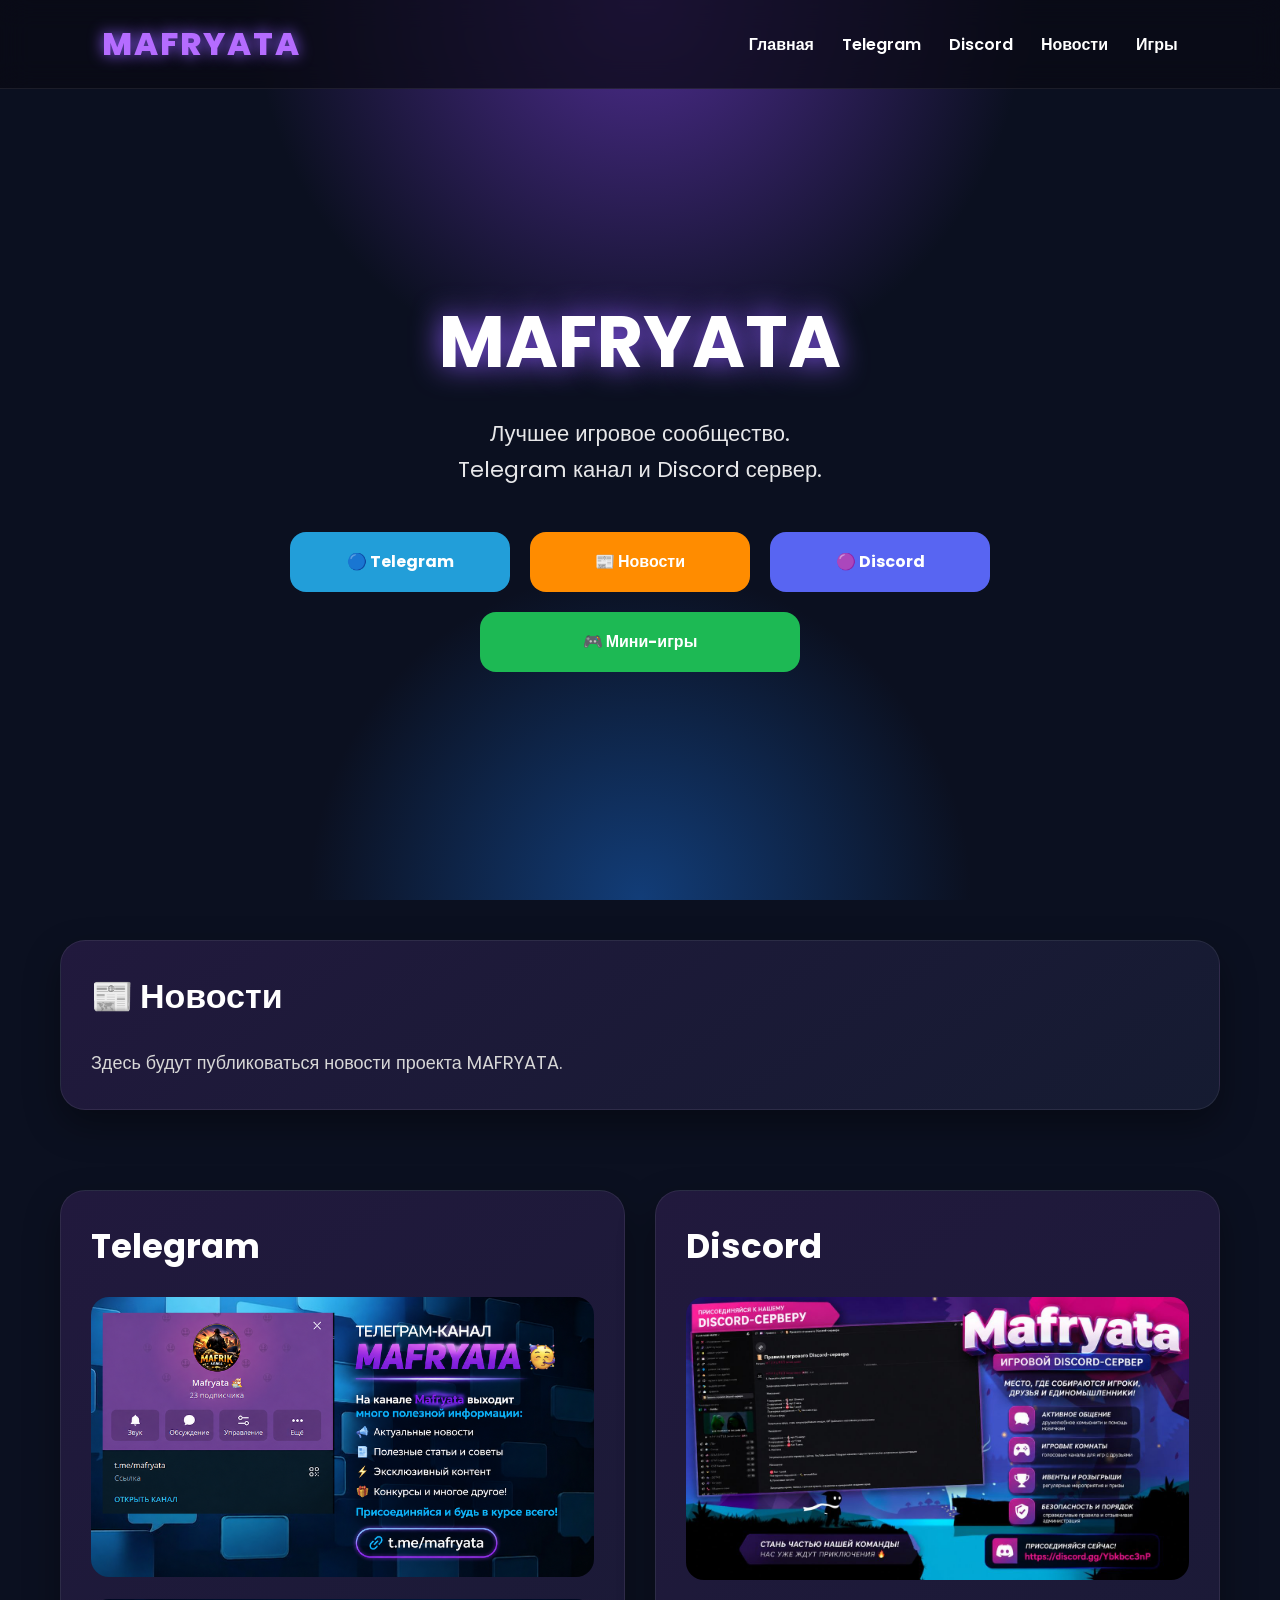
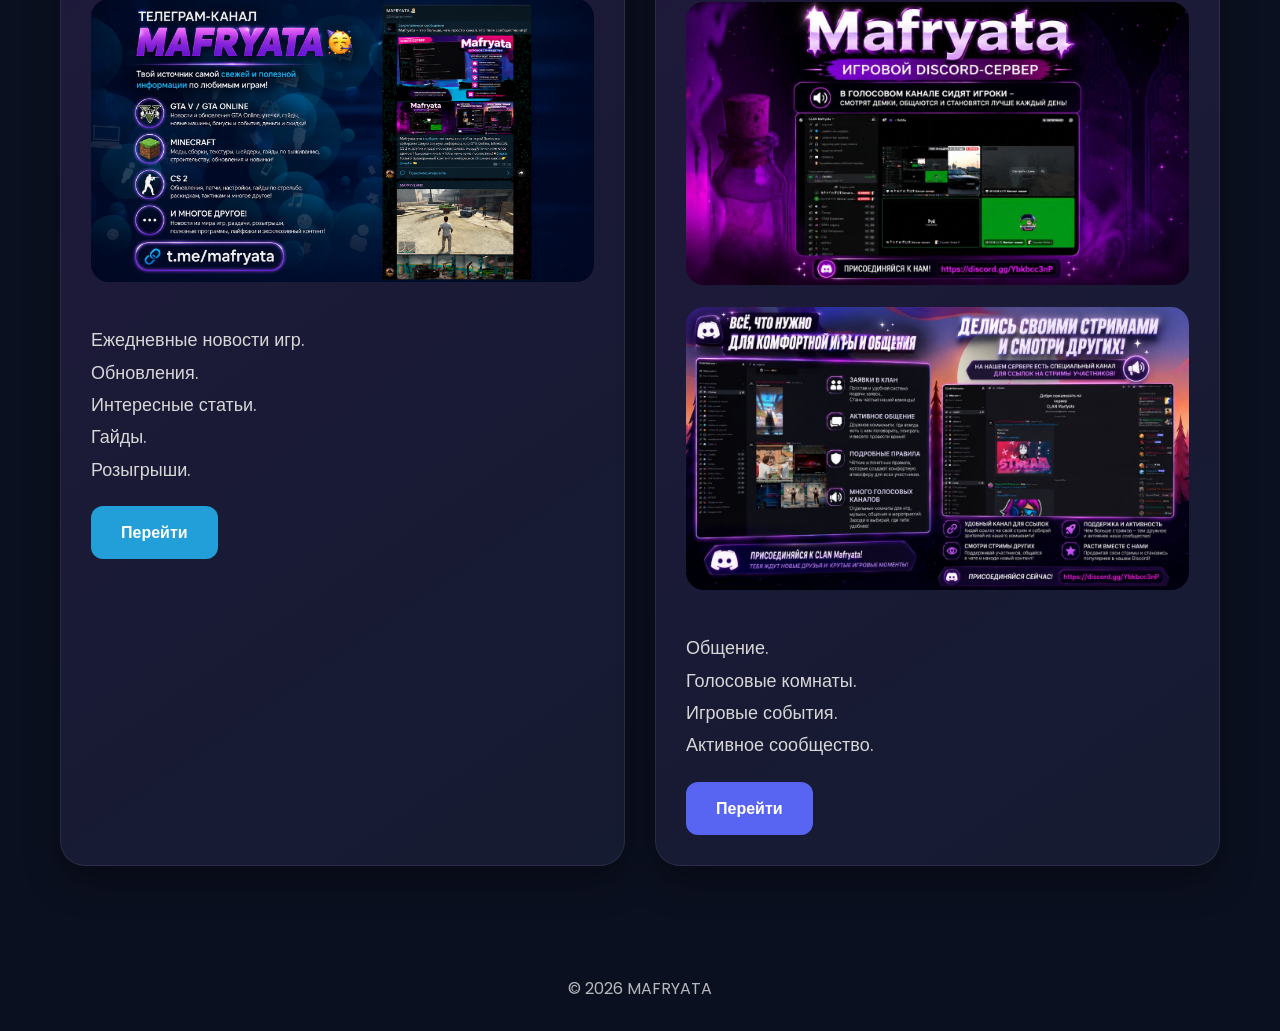
==== commit 2548035e: "Add files via upload" ====
--- a/index.html
+++ b/index.html
@@ -15,7 +15,6 @@
   <div class="logo">MAFRYATA</div>
 
   <div class="menu-toggle" onclick="toggleMenu()">☰</div>
-
   <nav id="navMenu">
     <a href="#">Главная</a>
     <a href="#telegram">Telegram</a>
--- a/style.css
+++ b/style.css
@@ -135,26 +135,87 @@
 padding:40px 20px 80px;
 }
 
+/* ========================= */
+/* КАРТОЧКИ */
+/* ========================= */
+
+.socials{
+    display:grid;
+    grid-template-columns:repeat(auto-fit,minmax(420px,1fr));
+    gap:35px;
+    margin-top:80px;
+}
+
 .card{
-background:rgba(255,255,255,.06);
-border:1px solid rgba(255,255,255,.08);
-border-radius:20px;
-padding:30px;
-margin:30px 0;
-backdrop-filter:blur(10px);
+    background:linear-gradient(145deg,#21193d,#151b31);
+    border:1px solid rgba(255,255,255,.08);
+    border-radius:25px;
+    padding:30px;
+    transition:.35s;
+    box-shadow:0 15px 35px rgba(0,0,0,.35);
+}
+
+.card:hover{
+    transform:translateY(-10px);
+    box-shadow:0 0 35px rgba(143,92,255,.45);
 }
 
 .card h2{
-margin-bottom:20px;
+    font-size:34px;
+    margin-bottom:25px;
+    color:#fff;
+}
+
+.card p{
+    margin-top:20px;
+    line-height:1.8;
+    font-size:18px;
+    color:#d7d7d7;
 }
 
 .preview{
-width:100%;
-max-width:320px;
-border-radius:12px;
-margin:10px;
-}
-
+    width:100%;
+    border-radius:18px;
+    margin-bottom:15px;
+    transition:.3s;
+    cursor:pointer;
+}
+
+.preview:hover{
+    transform:scale(1.03);
+}
+
+.telegramButton,
+.discordButton{
+    display:inline-block;
+    margin-top:25px;
+    padding:14px 34px;
+    border-radius:14px;
+    color:#fff;
+    font-weight:700;
+    text-decoration:none;
+    transition:.3s;
+}
+
+.telegramButton{
+    background:#229ED9;
+}
+
+.telegramButton:hover{
+    background:#3fb5ee;
+    transform:translateY(-3px);
+    box-shadow:0 0 20px #229ED9;
+}
+
+.discordButton{
+    background:#8f5cff;
+}
+
+.discordButton:hover{
+    background:#a97dff;
+    transform:translateY(-3px);
+    box-shadow:0 0 20px #8f5cff;
+}
 .socials{
 display:grid;
 grid-template-columns:repeat(auto-fit,minmax(320px,1fr));
@@ -182,7 +243,7 @@
 
 @media(max-width:900px){
 .menu-toggle{display:block;}
-nav{
+#navMenu{
 display:none;
 position:absolute;
 top:80px;
@@ -191,6 +252,11 @@
 background:#151a2d;
 padding:20px;
 border-radius:15px;
+z-index:1000;
+}
+
+#navMenu.active{
+display:flex;
 }
 nav.active{display:flex;}
 .hero h1{font-size:48px;}
@@ -410,4 +476,84 @@
 
 box-shadow:0 15px 30px rgba(143,92,255,.4);
 
+}
+/* ========================= */
+/* МОБИЛЬНАЯ ВЕРСИЯ */
+/* ========================= */
+
+@media (max-width:768px){
+
+.menu-toggle{
+display:block;
+}
+
+#navMenu{
+display:none;
+position:absolute;
+top:70px;
+right:15px;
+width:220px;
+background:#18142e;
+border:1px solid rgba(255,255,255,.08);
+border-radius:15px;
+padding:20px;
+flex-direction:column;
+gap:15px;
+box-shadow:0 0 25px rgba(143,92,255,.35);
+z-index:999;
+}
+
+#navMenu.active{
+display:flex;
+}
+
+.hero h1{
+font-size:48px;
+}
+
+.hero p{
+font-size:18px;
+}
+
+.top-buttons{
+flex-direction:column;
+width:100%;
+}
+
+.main-buttons{
+width:100%;
+}
+
+.btn{
+width:260px;
+text-align:center;
+}
+
+header{
+padding:15px 20px;
+}
+
+.logo{
+font-size:32px;
+}
+
+}
+@media(max-width:768px){
+
+.socials{
+    grid-template-columns:1fr;
+}
+
+.card{
+    padding:20px;
+}
+
+.card h2{
+    font-size:28px;
+}
+
+.card p{
+    font-size:16px;
+}
+
 }
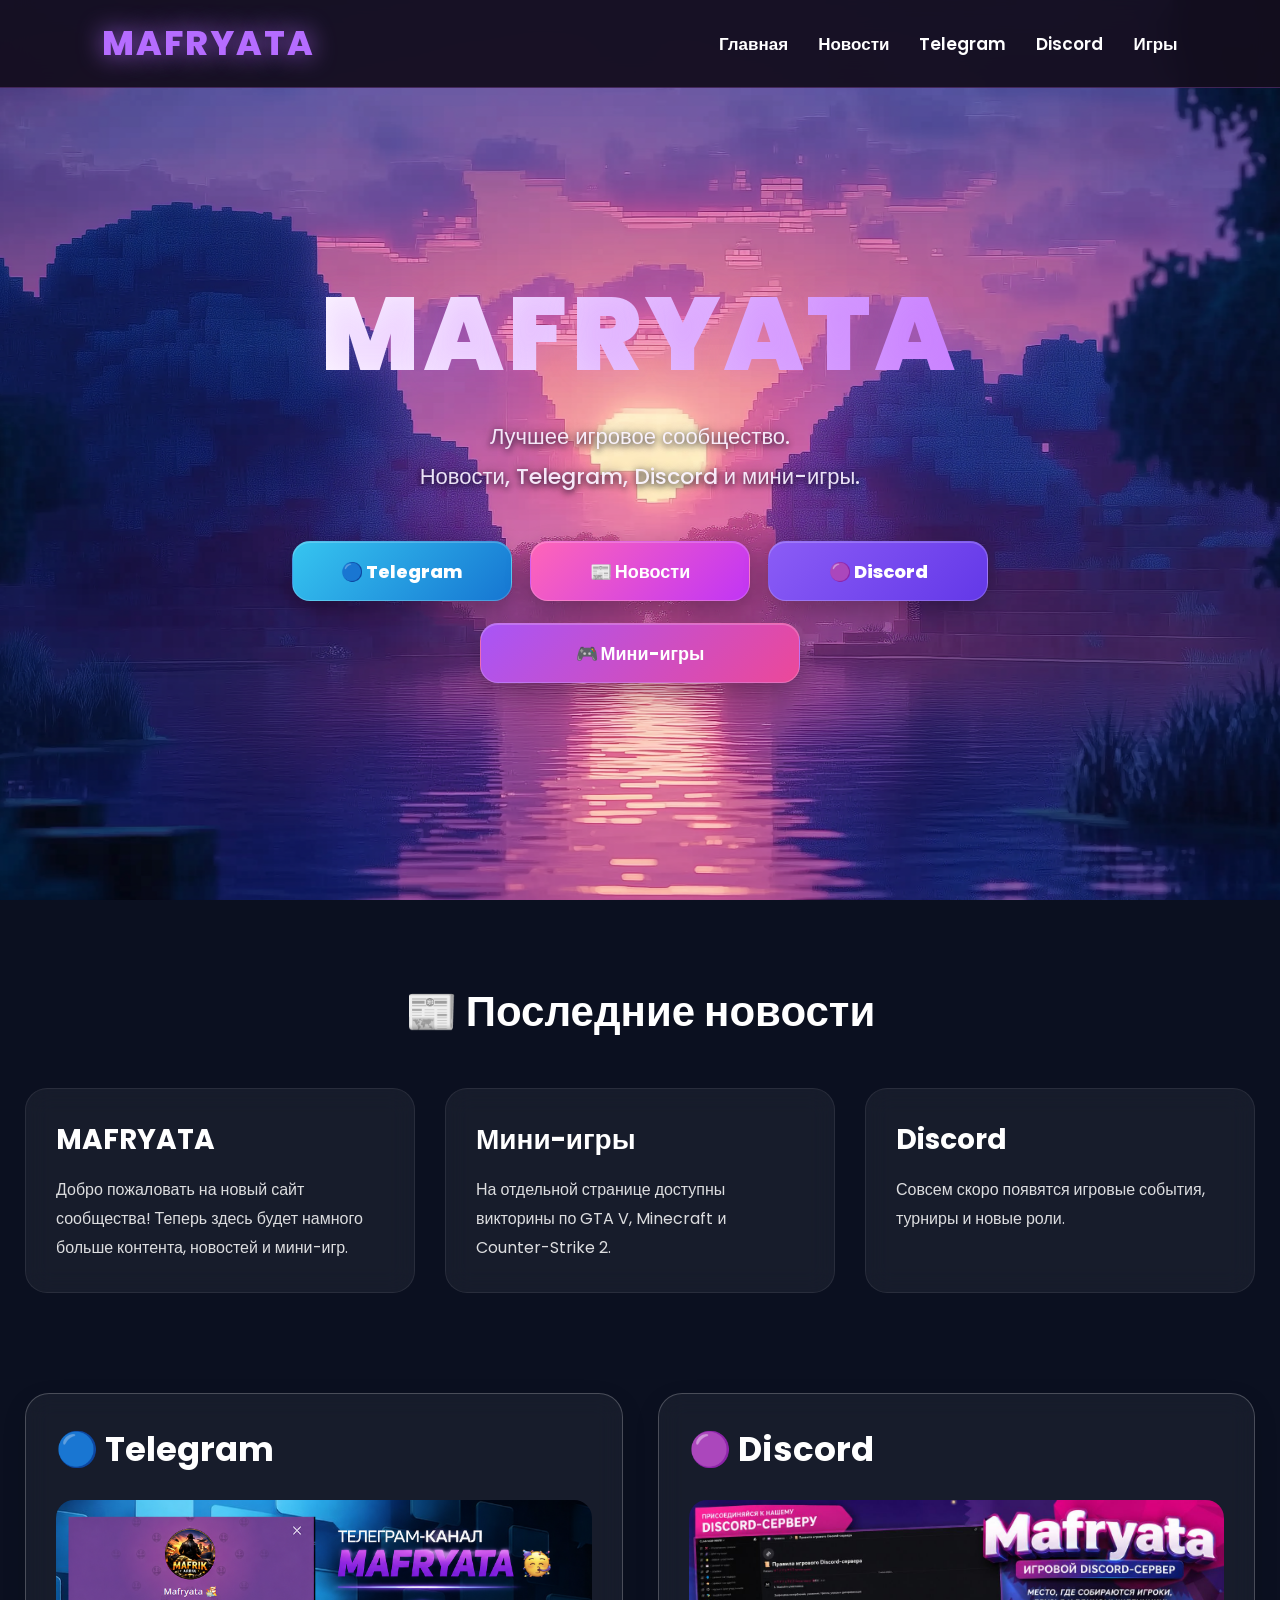
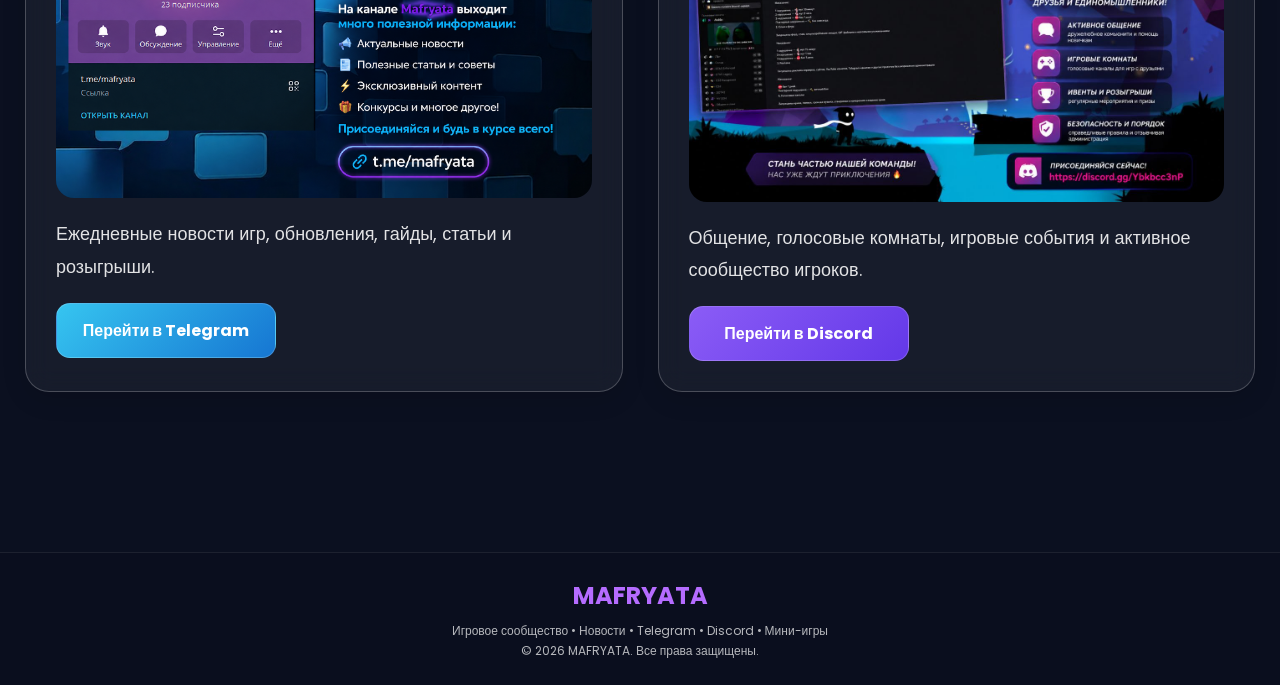
==== commit 0d24154c: "Add files via upload" ====
--- a/index.html
+++ b/index.html
@@ -1,89 +1,238 @@
 <!DOCTYPE html>
 <html lang="ru">
+
 <head>
+
 <meta charset="UTF-8">
 <meta name="viewport" content="width=device-width, initial-scale=1.0">
-<title>MAFRYATA</title>
+
+<title>MAFRYATA | Игровое сообщество</title>
+
+<meta name="description" content="MAFRYATA — игровое сообщество. Новости, Telegram, Discord и мини-игры.">
+
 <link rel="stylesheet" href="style.css">
+
+<link rel="preconnect" href="https://fonts.googleapis.com">
+<link rel="preconnect" href="https://fonts.gstatic.com" crossorigin>
+
 <link href="https://fonts.googleapis.com/css2?family=Poppins:wght@300;400;500;600;700;800&display=swap" rel="stylesheet">
-<script type="text/javascript" src="https://gc.kis.v2.scr.kaspersky-labs.com/FD126C42-EBFA-4E12-B309-BB3FDD723AC1/main.js?attr=[base64]" charset="UTF-8"></script></head>
+
+</head>
+
 <body>
 
 <div class="background"></div>
 
 <header>
-  <div class="logo">MAFRYATA</div>
-
-  <div class="menu-toggle" onclick="toggleMenu()">☰</div>
-  <nav id="navMenu">
-    <a href="#">Главная</a>
-    <a href="#telegram">Telegram</a>
-    <a href="#discord">Discord</a>
-    <a href="#news">Новости</a>
-    <a href="games.html">Игры</a>
-  </nav>
+
+<div class="logo">
+MAFRYATA
+</div>
+
+<div class="menu-toggle" onclick="toggleMenu()">
+☰
+</div>
+
+<nav id="navMenu">
+
+<a href="#">Главная</a>
+
+<a href="#news">Новости</a>
+
+<a href="#telegram">Telegram</a>
+
+<a href="#discord">Discord</a>
+
+<a href="games.html">Игры</a>
+
+</nav>
+
 </header>
 
-<section class="hero" id="home">
+<section class="hero">
+
+<div class="hero-content">
+
 <h1>MAFRYATA</h1>
-<p>Лучшее игровое сообщество.<br>Telegram канал и Discord сервер.</p>
+
+<p>
+
+Лучшее игровое сообщество.<br>
+
+Новости, Telegram, Discord и мини-игры.
+
+</p>
 
 <div class="main-buttons">
-  <div class="top-buttons">
-    <a href="#telegram" class="btn telegram">🔵 Telegram</a>
-    <a href="#news" class="btn news">📰 Новости</a>
-    <a href="#discord" class="btn discord">🟣 Discord</a>
-  </div>
-
-  <a href="games.html" class="btn games">🎮 Мини-игры</a>
-</div>
+
+<div class="top-buttons">
+
+<a href="#telegram" class="btn telegram">
+
+🔵 Telegram
+
+</a>
+
+<a href="#news" class="btn news">
+
+📰 Новости
+
+</a>
+
+<a href="#discord" class="btn discord">
+
+🟣 Discord
+
+</a>
+
+</div>
+
+<a href="games.html" class="btn games">
+
+🎮 Мини-игры
+
+</a>
+
+</div>
+
+</div>
+
 </section>
 
-<main>
-
-<section class="card" id="news">
-<h2>📰 Новости</h2>
-<p>Здесь будут публиковаться новости проекта MAFRYATA.</p>
+<section class="news-section" id="news">
+
+<h2>
+
+📰 Последние новости
+
+</h2>
+
+<div class="news-grid">
+
+<div class="news-card">
+
+<h3>MAFRYATA</h3>
+
+<p>
+
+Добро пожаловать на новый сайт сообщества!
+
+Теперь здесь будет намного больше контента, новостей и мини-игр.
+
+</p>
+
+</div>
+
+<div class="news-card">
+
+<h3>Мини-игры</h3>
+
+<p>
+
+На отдельной странице доступны викторины по GTA V, Minecraft и Counter-Strike 2.
+
+</p>
+
+</div>
+
+<div class="news-card">
+
+<h3>Discord</h3>
+
+<p>
+
+Совсем скоро появятся игровые события, турниры и новые роли.
+
+</p>
+
+</div>
+
+</div>
+
 </section>
-
 <section class="socials">
 
 <div class="card" id="telegram">
-<h2>Telegram</h2>
-<img src="images/telegram1.jpg" class="preview">
-<img src="images/telegram2.jpg" class="preview">
-<p>
-Ежедневные новости игр.<br>
-Обновления.<br>
-Интересные статьи.<br>
-Гайды.<br>
-Розыгрыши.
-</p>
-<a href="https://t.me/mafryata" target="_blank" class="telegramButton">Перейти</a>
+
+<h2>🔵 Telegram</h2>
+
+<img
+src="images/telegram1.webp"
+class="preview"
+loading="lazy"
+decoding="async"
+alt="Telegram">
+
+<p>
+
+Ежедневные новости игр, обновления, гайды, статьи и розыгрыши.
+
+</p>
+
+<a
+href="https://t.me/mafryata"
+target="_blank"
+class="telegramButton">
+
+Перейти в Telegram
+
+</a>
+
 </div>
 
 <div class="card" id="discord">
-<h2>Discord</h2>
-<img src="images/discord1.jpg" class="preview">
-<img src="images/discord2.jpg" class="preview">
-<img src="images/discord3.jpg" class="preview">
-<p>
-Общение.<br>
-Голосовые комнаты.<br>
-Игровые события.<br>
-Активное сообщество.
-</p>
-<a href="https://discord.gg/ve83XN7Wp" target="_blank" class="discordButton">Перейти</a>
+
+<h2>🟣 Discord</h2>
+
+<img
+src="images/discord1.webp"
+class="preview"
+loading="lazy"
+decoding="async"
+alt="Discord">
+
+<p>
+
+Общение, голосовые комнаты, игровые события и активное сообщество игроков.
+
+</p>
+
+<a
+href="https://discord.gg/WU2s5YCsh7"
+target="_blank"
+class="discordButton">
+
+Перейти в Discord
+
+</a>
+
 </div>
 
 </section>
 
-</main>
-
 <footer>
-<p>© 2026 MAFRYATA</p>
+
+<div class="footer-content">
+
+<h3>MAFRYATA</h3>
+
+<p>
+
+Игровое сообщество • Новости • Telegram • Discord • Мини-игры
+
+</p>
+
+<p>
+
+© 2026 MAFRYATA. Все права защищены.
+
+</p>
+
+</div>
+
 </footer>
 
 <script src="script.js"></script>
+
 </body>
-</html>
+</html>
--- a/style.css
+++ b/style.css
@@ -1,559 +1,919 @@
+/* =======================================
+   MAFRYATA
+   Modern Gaming Portal
+======================================= */
 *{
-margin:0;
-padding:0;
-box-sizing:border-box;
-font-family:"Poppins",sans-serif;
-scroll-behavior:smooth;
+    margin:0;
+    padding:0;
+    box-sizing:border-box;
+}
+
+html{
+    scroll-behavior:smooth;
 }
 
 body{
-background:#0b1020;
-color:#fff;
-overflow-x:hidden;
-}
-
-.background{
-position:fixed;
-inset:0;
-background:
-radial-gradient(circle at top,#4f2d91 0%,transparent 35%),
-radial-gradient(circle at bottom,#123d78 0%,transparent 30%),
-#0b1020;
-z-index:-1;
-}
+    font-family:"Poppins",sans-serif;
+    background:#0b1020;
+    color:#ffffff;
+    overflow-x:hidden;
+}
+
+
+/* =======================================
+   Background
+======================================= */
+
+.background {
+    position: fixed;
+    inset: 0;
+    z-index: -1;
+
+    background-image: url("./images/background.webp");
+    background-size: cover;
+    background-position: center;
+    background-repeat: no-repeat;
+}
+
+
+/* =======================================
+   Header
+======================================= */
+
 
 header{
-position:fixed;
-top:0;
-left:0;
-width:100%;
-display:flex;
-justify-content:space-between;
-align-items:center;
-padding:20px 8%;
-background:rgba(10,10,20,.75);
-backdrop-filter:blur(14px);
-border-bottom:1px solid rgba(255,255,255,.08);
-z-index:1000;
-}
+    position:fixed;
+    top:0;
+    left:0;
+    width:100%;
+    display:flex;
+    justify-content:space-between;
+    align-items:center;
+    padding:18px 8%;
+    background:rgba(20, 13, 29, 0.94);
+    backdrop-filter:blur(14px);
+    border-bottom:1px solid rgba(198, 107, 255, 0.25);
+    z-index:999;
+}
+
+/* =======================================
+   Logo
+======================================= */
 
 .logo{
-font-size:32px;
-font-weight:800;
-color:#b56cff;
-letter-spacing:2px;
-text-shadow:0 0 15px #8f5cff;
-}
+    font-size:34px;
+    font-weight:800;
+    color:#b56cff;
+    letter-spacing:2px;
+    text-shadow:0 0 25px rgba(181,108,255,.8);
+    user-select:none;
+}
+
+/* =======================================
+   Navigation
+======================================= */
 
 nav{
-display:flex;
-gap:28px;
+    display:flex;
+    align-items:center;
+    gap:30px;
 }
 
 nav a{
-color:#fff;
-text-decoration:none;
-font-weight:600;
-transition:.3s;
+    color:#ffffff;
+    text-decoration:none;
+    font-size:17px;
+    font-weight:600;
+    transition:.3s;
 }
 
 nav a:hover{
-color:#b56cff;
-}
+    color:#8d67e0;
+}
+
+/* =======================================
+   Mobile Menu Button
+======================================= */
 
 .menu-toggle{
-display:none;
-font-size:32px;
-cursor:pointer;
-}
+    display:none;
+    font-size:34px;
+    cursor:pointer;
+    color:#ffffff;
+}
+
+/* =======================================
+   Hero
+======================================= */
 
 .hero{
-min-height:100vh;
-display:flex;
-flex-direction:column;
-justify-content:center;
-align-items:center;
-text-align:center;
-padding:120px 20px 60px;
-}
-
-.hero h1{
-font-size:72px;
-margin-bottom:20px;
-text-shadow:0 0 30px #8f5cff;
-}
+    min-height:100vh;
+    display:flex;
+    justify-content:center;
+    align-items:center;
+    text-align:center;
+    padding:140px 20px 80px;
+}
+
+
+.hero-content > p{
+    display:table;
+    max-width:100%;
+    margin:0 auto 45px;
+    padding:12px 22px;
+    border-radius:14px;
+    background:rgba(18, 12, 28, 0.62);
+    border:1px solid rgba(255,255,255,0.12);
+    color:#FFFFFF;
+    font-size:22px;
+    font-weight:500;
+    line-height:1.8;
+    text-shadow:0 2px 5px rgba(0,0,0,0.8);
+}
+@media (max-width: 600px){
+    .hero-content > p{
+        font-size:17px;
+        padding:10px 14px;
+    }
+}
+
 
 .hero p{
-font-size:22px;
-opacity:.9;
-line-height:1.6;
-margin-bottom:45px;
-}
+    font-size:22px;
+    line-height:1.8;
+    color:#FFFFFF;
+    opacity:1;
+    font-weight:500;
+    margin-bottom:45px;
+    text-shadow:
+        0 2px 5px rgba(0,0,0,0.95),
+        0 0 15px rgba(0,0,0,0.65);
+}
+
+.hero p{
+    font-size:22px;
+    line-height:1.8;
+    opacity:.92;
+    margin-bottom:45px;
+}
+/* =======================================
+   Buttons
+======================================= */
 
 .main-buttons{
-display:flex;
-flex-direction:column;
-gap:20px;
-align-items:center;
+    display:flex;
+    flex-direction:column;
+    align-items:center;
+    gap:22px;
 }
 
 .top-buttons{
-display:flex;
-gap:20px;
-flex-wrap:wrap;
-justify-content:center;
+    display:flex;
+    justify-content:center;
+    gap:20px;
+    flex-wrap:wrap;
 }
 
 .btn{
-display:flex;
-align-items:center;
-justify-content:center;
-width:220px;
-height:60px;
-border-radius:16px;
-text-decoration:none;
-font-weight:700;
-color:#fff;
-transition:.25s;
+    display:flex;
+    justify-content:center;
+    align-items:center;
+
+    width:220px;
+    height:60px;
+
+    border-radius:18px;
+
+    text-decoration:none;
+    color:#fff;
+
+    font-size:18px;
+    font-weight:700;
+
+    transition:.3s;
+
+    box-shadow:0 15px 35px rgba(0,0,0,.35);
 }
 
 .btn:hover{
-transform:translateY(-4px) scale(1.04);
-}
-
-.telegram{background:#229ED9;}
-.news{background:#ff8c00;}
-.discord{background:#5865F2;}
+
+    transform:translateY(-6px) scale(1.05);
+
+}
+
+.telegram{
+
+    background:linear-gradient(135deg,#229ED9,#1b7db0);
+
+}
+
+.telegram:hover{
+
+    box-shadow:0 0 25px #229ED9;
+
+}
+
+.news{
+
+    background:linear-gradient(135deg,#ff9800,#ff6a00);
+
+}
+
+.news:hover{
+
+    box-shadow:0 0 25px #ff9800;
+
+}
+
+.discord{
+
+    background:linear-gradient(135deg,#5865F2,#7b42ff);
+
+}
+
+.discord:hover{
+
+    box-shadow:0 0 25px #7b42ff;
+
+}
+
 .games{
-background:#1db954;
-width:320px;
-}
+
+    width:320px;
+
+    background:linear-gradient(135deg,#8f5cff,#4d9dff);
+
+}
+
+.games:hover{
+
+    box-shadow:0 0 30px #8f5cff;
+
+}
+
+/* =======================================
+   Main
+======================================= */
 
 main{
-max-width:1200px;
-margin:auto;
-padding:40px 20px 80px;
-}
-
-/* ========================= */
-/* КАРТОЧКИ */
-/* ========================= */
+
+    max-width:1300px;
+
+    margin:auto;
+
+    padding:80px 25px;
+
+}
+
+/* =======================================
+   News
+======================================= */
+
+.news-section{
+
+    max-width:1300px;
+
+    margin:auto;
+
+    padding:80px 25px;
+
+}
+
+.news-section h2{
+
+    text-align:center;
+
+    font-size:42px;
+
+    margin-bottom:45px;
+
+}
+
+.news-grid{
+
+    display:grid;
+
+    grid-template-columns:repeat(auto-fit,minmax(320px,1fr));
+
+    gap:30px;
+
+}
+
+.news-card{
+
+    background:rgba(255,255,255,.05);
+
+    border:1px solid rgba(255,255,255,.08);
+
+    backdrop-filter:blur(12px);
+
+    border-radius:22px;
+
+    padding:30px;
+
+    transition:.35s;
+
+}
+
+.news-card:hover{
+
+    transform:translateY(-10px);
+
+    box-shadow:0 18px 40px rgba(143,92,255,.35);
+
+}
+
+.news-card h3{
+
+    font-size:28px;
+
+    margin-bottom:15px;
+
+}
+
+.news-card p{
+
+    line-height:1.8;
+
+    opacity:.85;
+
+}
+
+/* =======================================
+   Social Cards
+======================================= */
 
 .socials{
+
+    max-width:1300px;
+
+    margin:auto;
+
+    padding:20px 25px 80px;
+
     display:grid;
+
     grid-template-columns:repeat(auto-fit,minmax(420px,1fr));
+
     gap:35px;
-    margin-top:80px;
-}
-
-.card{
-    background:linear-gradient(145deg,#21193d,#151b31);
-    border:1px solid rgba(255,255,255,.08);
-    border-radius:25px;
-    padding:30px;
+
+}
+/* =======================================
+   Telegram & Discord Cards
+======================================= */
+
+.card {
+    background: rgba(255, 255, 255, 0.05);
+    border: 1px solid rgba(255, 255, 255, 0.22);
+    backdrop-filter: blur(12px);
+    -webkit-backdrop-filter: blur(12px);
+
+    border-radius: 24px;
+    padding: 30px;
+
+    box-shadow: 0 8px 25px rgba(0, 0, 0, 0.12);
+
+    transition:
+        transform 0.35s ease,
+        box-shadow 0.35s ease,
+        border-color 0.35s ease;
+}
+
+.card:hover {
+    transform: translateY(-7px);
+
+    border-color: rgba(255, 255, 255, 0.55);
+
+    box-shadow:
+        0 12px 20px rgba(0, 0, 0, 0.2),
+        0 18px 35px rgba(143, 92, 255, 0.28),
+        0 8px 18px rgba(143, 92, 255, 0.22);
+}
+.card h2{
+
+    font-size:34px;
+
+    margin-bottom:25px;
+
+}
+
+.card p{
+
+    font-size:18px;
+
+    line-height:1.8;
+
+    opacity:.88;
+
+    margin:20px 0;
+
+}
+
+.preview{
+
+    width:100%;
+
+    border-radius:18px;
+
+    display:block;
+
     transition:.35s;
-    box-shadow:0 15px 35px rgba(0,0,0,.35);
-}
-
-.card:hover{
-    transform:translateY(-10px);
-    box-shadow:0 0 35px rgba(143,92,255,.45);
-}
-
-.card h2{
-    font-size:34px;
-    margin-bottom:25px;
-    color:#fff;
-}
-
-.card p{
-    margin-top:20px;
-    line-height:1.8;
-    font-size:18px;
-    color:#d7d7d7;
-}
-
-.preview{
-    width:100%;
-    border-radius:18px;
-    margin-bottom:15px;
-    transition:.3s;
-    cursor:pointer;
+
 }
 
 .preview:hover{
+
     transform:scale(1.03);
+
 }
 
 .telegramButton,
 .discordButton{
-    display:inline-block;
-    margin-top:25px;
-    padding:14px 34px;
+
+    display:inline-flex;
+
+    justify-content:center;
+
+    align-items:center;
+
+    width:220px;
+
+    height:55px;
+
     border-radius:14px;
+
+    text-decoration:none;
+
     color:#fff;
+
     font-weight:700;
-    text-decoration:none;
+
     transition:.3s;
+
 }
 
 .telegramButton{
-    background:#229ED9;
+
+    background:linear-gradient(135deg,#229ED9,#1b7db0);
+
 }
 
 .telegramButton:hover{
-    background:#3fb5ee;
-    transform:translateY(-3px);
-    box-shadow:0 0 20px #229ED9;
+
+    transform:translateY(-4px);
+
+    box-shadow:0 0 25px #229ED9;
+
 }
 
 .discordButton{
+
+    background:linear-gradient(135deg,#5865F2,#8f5cff);
+
+}
+
+.discordButton:hover{
+
+    transform:translateY(-4px);
+
+    box-shadow:0 0 25px #8f5cff;
+
+}
+
+/* =======================================
+   Footer
+======================================= */
+
+footer{
+
+    margin-top:80px;
+
+    padding:45px 20px;
+
+    border-top:1px solid rgba(255,255,255,.08);
+
+    background:rgba(10,15,30,.7);
+
+    text-align:center;
+
+}
+
+.footer-content h3{
+
+    font-size:34px;
+
+    color:#b56cff;
+
+    margin-bottom:15px;
+
+}
+
+.footer-content p{
+
+    opacity:.8;
+
+    line-height:1.8;
+
+}
+
+/* =======================================
+   Scrollbar
+======================================= */
+
+::-webkit-scrollbar{
+
+    width:10px;
+
+}
+
+::-webkit-scrollbar-track{
+
+    background:#0b1020;
+
+}
+
+::-webkit-scrollbar-thumb{
+
     background:#8f5cff;
-}
-
-.discordButton:hover{
-    background:#a97dff;
-    transform:translateY(-3px);
-    box-shadow:0 0 20px #8f5cff;
-}
+
+    border-radius:20px;
+
+}
+
+::-webkit-scrollbar-thumb:hover{
+
+    background:#b56cff;
+
+}
+/* =======================================
+   Mobile Version
+======================================= */
+
+@media (max-width:900px){
+
+header{
+
+padding:16px 25px;
+
+}
+
+.logo{
+
+font-size:28px;
+
+}
+
+.menu-toggle{
+
+display:block;
+
+font-size:34px;
+
+cursor:pointer;
+
+z-index:1001;
+
+}
+
+#navMenu{
+
+display:none;
+
+position:absolute;
+
+top:75px;
+
+right:20px;
+
+width:230px;
+
+background:rgba(18,24,45,.98);
+
+backdrop-filter:blur(12px);
+
+border:1px solid rgba(255,255,255,.08);
+
+border-radius:18px;
+
+padding:20px;
+
+flex-direction:column;
+
+gap:18px;
+
+box-shadow:0 20px 40px rgba(0,0,0,.45);
+
+}
+
+#navMenu.active{
+
+display:flex;
+
+animation:menu .25s ease;
+
+}
+
+nav a{
+
+font-size:17px;
+
+}
+
+.hero{
+
+padding:120px 20px 60px;
+
+}
+
+.hero h1{
+
+font-size:50px;
+
+}
+
+.hero p{
+
+font-size:18px;
+
+}
+
+.top-buttons{
+
+flex-direction:column;
+
+width:100%;
+
+align-items:center;
+
+}
+
+.btn{
+
+width:100%;
+
+max-width:320px;
+
+}
+
+.games{
+
+width:100%;
+
+max-width:320px;
+
+}
+
+.news-grid{
+
+grid-template-columns:1fr;
+
+}
+
 .socials{
-display:grid;
-grid-template-columns:repeat(auto-fit,minmax(320px,1fr));
-gap:30px;
-}
-
-.telegramButton,.discordButton{
-display:inline-block;
-margin-top:20px;
-padding:14px 30px;
-border-radius:12px;
-text-decoration:none;
-color:#fff;
-font-weight:700;
-}
-
-.telegramButton{background:#229ED9;}
-.discordButton{background:#5865F2;}
+
+grid-template-columns:1fr;
+
+}
+
+.card{
+
+padding:22px;
+
+}
+
+.card h2{
+
+font-size:28px;
+
+}
+
+.card p{
+
+font-size:16px;
+
+}
+
+.preview{
+
+border-radius:15px;
+
+}
+
+.telegramButton,
+.discordButton{
+
+width:100%;
+
+}
 
 footer{
-text-align:center;
-padding:30px;
-opacity:.7;
-}
-
-@media(max-width:900px){
-.menu-toggle{display:block;}
-#navMenu{
-display:none;
-position:absolute;
-top:80px;
-right:20px;
-flex-direction:column;
-background:#151a2d;
-padding:20px;
-border-radius:15px;
-z-index:1000;
-}
-
-#navMenu.active{
-display:flex;
-}
-nav.active{display:flex;}
-.hero h1{font-size:48px;}
-.hero p{font-size:18px;}
-.top-buttons{flex-direction:column;}
-.btn,.games{width:100%;max-width:320px;}
-}
-/* ========================= */
-/* Games Page */
-/* ========================= */
-
-.games-section{
-    max-width:1200px;
-    margin:140px auto 80px;
-    padding:20px;
-}
-
-.section-title{
-    text-align:center;
-    margin-bottom:50px;
-}
-
-.section-title h2{
-    font-size:48px;
-    margin-bottom:10px;
-}
-
-.section-title p{
-    opacity:.8;
-    font-size:18px;
-}
-
-.games-grid{
-    display:grid;
-    grid-template-columns:repeat(auto-fit,minmax(320px,1fr));
-    gap:30px;
-}
-
-.game-card{
-    background:rgba(255,255,255,.06);
-    border:1px solid rgba(255,255,255,.08);
-    backdrop-filter:blur(20px);
-    border-radius:22px;
-    overflow:hidden;
-    transition:.35s;
-    cursor:pointer;
-}
-
-.game-card:hover{
-    transform:translateY(-12px);
-    box-shadow:0 20px 45px rgba(181,108,255,.35);
-}
-
-.game-card img{
-    width:100%;
-    height:220px;
-    object-fit:cover;
-}
-
-.game-content{
-    padding:25px;
-}
-
-.game-content h3{
-    font-size:28px;
-    margin-bottom:12px;
-}
-
-.game-content p{
-    opacity:.8;
-    margin-bottom:20px;
-    line-height:1.6;
-}
-
-.game-content button{
-    width:100%;
-    padding:15px;
-    border:none;
-    border-radius:14px;
-    background:linear-gradient(135deg,#8f5cff,#4d9dff);
-    color:white;
-    font-size:18px;
-    font-weight:700;
-    cursor:pointer;
-    transition:.25s;
-}
-
-.game-content button:hover{
-    transform:scale(1.03);
-}
-
-/* ========================= */
-
-.quiz-screen{
-    max-width:900px;
-    margin:140px auto 80px;
-    padding:40px;
-    background:rgba(255,255,255,.06);
-    border:1px solid rgba(255,255,255,.08);
-    backdrop-filter:blur(18px);
-    border-radius:24px;
-    animation:fade .4s;
-}
-
-.quizImage{
-    width:100%;
-    border-radius:16px;
-    margin:25px 0;
-}
-
-.progress-bar{
-    width:100%;
-    height:12px;
-    background:#222;
-    border-radius:20px;
-    overflow:hidden;
-    margin:20px 0;
-}
-
-#progressFill{
-    width:0%;
-    height:100%;
-    background:linear-gradient(90deg,#8f5cff,#4d9dff);
-    transition:.4s;
-}
-
-.answers{
-    display:grid;
-    gap:15px;
-    margin-top:25px;
-}
-
-.answers button{
-    padding:16px;
-    border:none;
-    border-radius:14px;
-    background:#20273d;
-    color:white;
-    cursor:pointer;
-    transition:.25s;
-    font-size:17px;
-}
-
-.answers button:hover{
-    background:#8f5cff;
-}
-
-.backButton,
-#nextButton{
-    margin-top:25px;
-    padding:15px 30px;
-    border:none;
-    border-radius:14px;
-    background:#8f5cff;
-    color:white;
-    font-size:16px;
-    cursor:pointer;
-}
-
-@keyframes fade{
+
+padding:35px 20px;
+
+}
+
+}
+
+/* =======================================
+   Small Phones
+======================================= */
+
+@media (max-width:480px){
+
+.logo{
+
+font-size:24px;
+
+}
+
+.hero h1{
+
+font-size:40px;
+
+}
+
+.hero p{
+
+font-size:16px;
+
+}
+
+.news-section h2{
+
+font-size:30px;
+
+}
+
+.card h2{
+
+font-size:24px;
+
+}
+
+}
+
+/* =======================================
+   Animation
+======================================= */
+
+@keyframes menu{
 
 from{
+
 opacity:0;
-transform:translateY(25px);
+
+transform:translateY(-10px);
+
 }
 
 to{
+
 opacity:1;
+
 transform:translateY(0);
-}
-
-}
-
-@media(max-width:768px){
-
-.section-title h2{
-font-size:34px;
-}
-
-.quiz-screen{
-padding:25px;
-margin-top:120px;
-}
-
-}
-.finish-buttons{
-display:flex;
-gap:20px;
-justify-content:center;
-margin-top:30px;
-flex-wrap:wrap;
-}
-
-.finish-buttons button{
-
-padding:16px 30px;
-
-border:none;
-
-border-radius:14px;
-
-background:linear-gradient(135deg,#8f5cff,#4d9dff);
-
-color:white;
-
-font-size:18px;
-
-cursor:pointer;
-
-transition:.3s;
-
-}
-
-.finish-buttons button:hover{
-
-transform:translateY(-4px);
-
-box-shadow:0 15px 30px rgba(143,92,255,.4);
-
-}
-/* ========================= */
-/* МОБИЛЬНАЯ ВЕРСИЯ */
-/* ========================= */
-
-@media (max-width:768px){
-
-.menu-toggle{
-display:block;
-}
-
-#navMenu{
-display:none;
-position:absolute;
-top:70px;
-right:15px;
-width:220px;
-background:#18142e;
-border:1px solid rgba(255,255,255,.08);
-border-radius:15px;
-padding:20px;
-flex-direction:column;
-gap:15px;
-box-shadow:0 0 25px rgba(143,92,255,.35);
-z-index:999;
-}
-
-#navMenu.active{
-display:flex;
-}
-
-.hero h1{
-font-size:48px;
-}
-
-.hero p{
-font-size:18px;
-}
-
-.top-buttons{
-flex-direction:column;
-width:100%;
-}
-
-.main-buttons{
-width:100%;
-}
-
-.btn{
-width:260px;
-text-align:center;
-}
-
-header{
-padding:15px 20px;
-}
-
-.logo{
-font-size:32px;
-}
-
-}
-@media(max-width:768px){
-
-.socials{
-    grid-template-columns:1fr;
-}
-
-.card{
-    padding:20px;
-}
-
-.card h2{
-    font-size:28px;
-}
-
-.card p{
-    font-size:16px;
-}
-
-}+
+}
+
+}
+
+/* Большой заголовок MAFRYATA */
+.hero h1 {
+    font-size: 100px;
+    font-weight: 900;
+    letter-spacing: 4px;
+    line-height: 1.15;
+
+    background: linear-gradient(
+        90deg,
+        #FFFFFF 0%,
+        #E9C6FF 45%,
+        #C77DFF 100%
+    );
+
+    -webkit-background-clip: text;
+    background-clip: text;
+    -webkit-text-fill-color: transparent;
+
+    text-shadow: 0 0 30px rgba(193, 105, 255, 0.18);
+
+    margin-bottom: 25px;
+    transform: scale(1.03);
+}
+
+/* Telegram */
+.telegram,
+.telegramButton {
+    background: linear-gradient(135deg, #36C5F0, #1676D2);
+    color: #FFFFFF;
+}
+
+.telegram:hover,
+.telegramButton:hover {
+    box-shadow: 0 0 28px rgba(54, 197, 240, 0.65);
+}
+
+/* Новости */
+.news {
+    background: linear-gradient(135deg, #FF65B8, #C135F5);
+}
+
+.news:hover {
+    box-shadow: 0 0 28px rgba(255, 101, 184, 0.65);
+}
+
+/* Discord */
+.discord,
+.discordButton {
+    background: linear-gradient(135deg, #8B5CF6, #6338E8);
+    color: #FFFFFF;
+}
+
+.discord:hover,
+.discordButton:hover {
+    box-shadow: 0 0 28px rgba(139, 92, 246, 0.65);
+}
+
+/* Мини-игры */
+.games {
+    background: linear-gradient(135deg, #A855F7, #EC4899);
+    color: #FFFFFF;
+}
+
+.games:hover {
+    box-shadow: 0 0 32px rgba(200, 75, 255, 0.65);
+}
+
+/* Общий эффект для кнопок */
+.btn,
+.telegramButton,
+.discordButton {
+    border: 1px solid rgba(255, 255, 255, 0.18);
+    transition: transform 0.3s ease, box-shadow 0.3s ease;
+}
+
+.btn {
+    border-radius: 18px;
+    font-size: 18px;
+    font-weight: 800;
+    box-shadow:
+        0 8px 25px rgba(0, 0, 0, 0.25),
+        inset 0 1px 0 rgba(255, 255, 255, 0.2);
+}
+
+.btn:hover {
+    transform: translateY(-5px) scale(1.04);
+}
+
+.top-buttons {
+    gap: 18px;
+}
+
+.games {
+    border: 1px solid rgba(255, 255, 255, 0.2);
+}
+
+/* Описание на главной странице */
+.hero-content > p {
+    display: block;
+    max-width: 850px;
+    margin: 0 auto 45px;
+    padding: 0;
+
+    background: transparent;
+    border: none;
+    border-radius: 0;
+
+    color: #F8F2FF;
+    font-size: 22px;
+    font-weight: 500;
+    line-height: 1.8;
+
+    text-shadow:
+        0 2px 6px rgba(15, 8, 30, 0.9),
+        0 0 14px rgba(15, 8, 30, 0.45);
+
+    box-shadow: none;
+}
+
+@media (max-width: 600px) {
+    .hero-content > p {
+        font-size: 17px;
+        padding: 0;
+    }
+}
+/* Уменьшаем текст внизу сайта */
+.footer-content h3 {
+    font-size: 24px !important;
+    margin-bottom: 8px;
+}
+
+.footer-content p {
+    font-size: 12px !important;
+    line-height: 1.6;
+    opacity: 0.7;
+}
+
+/* Немного уменьшаем сам подвал */
+footer {
+    padding: 25px 20px;
+}
